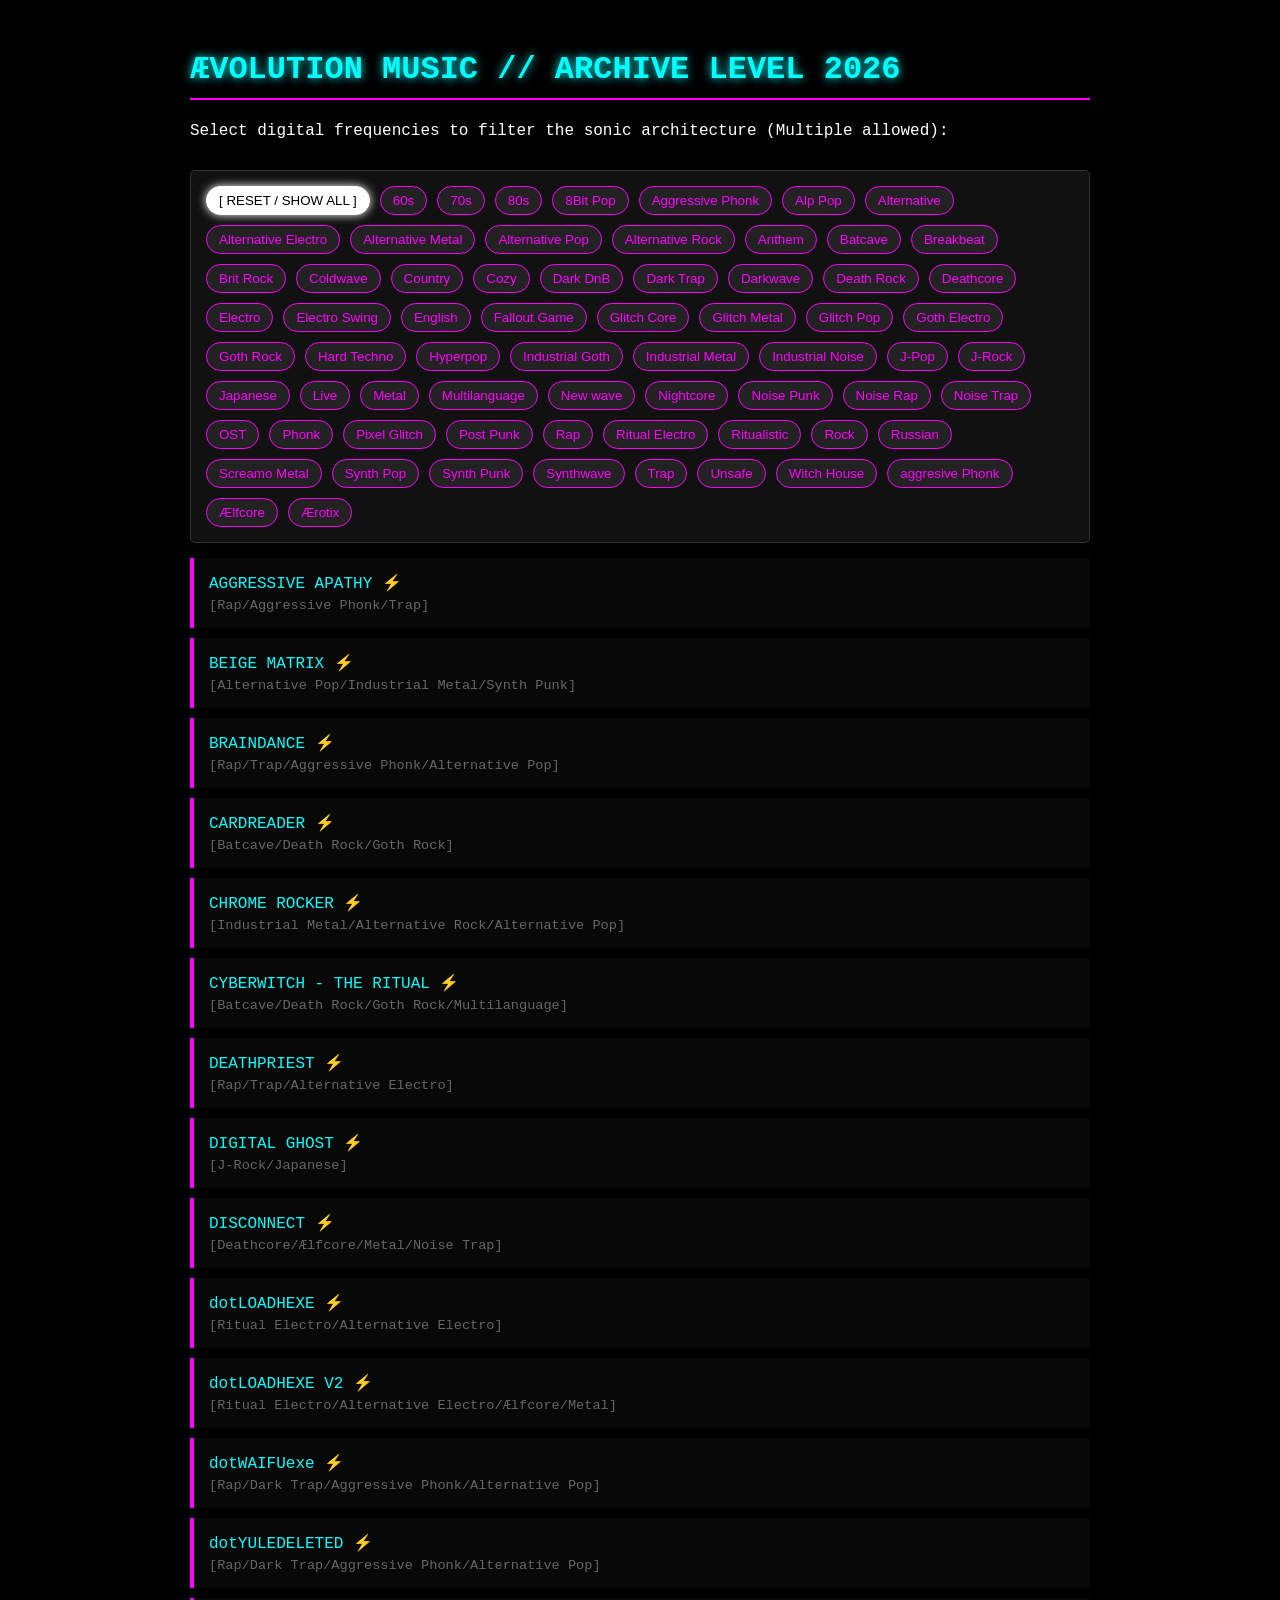
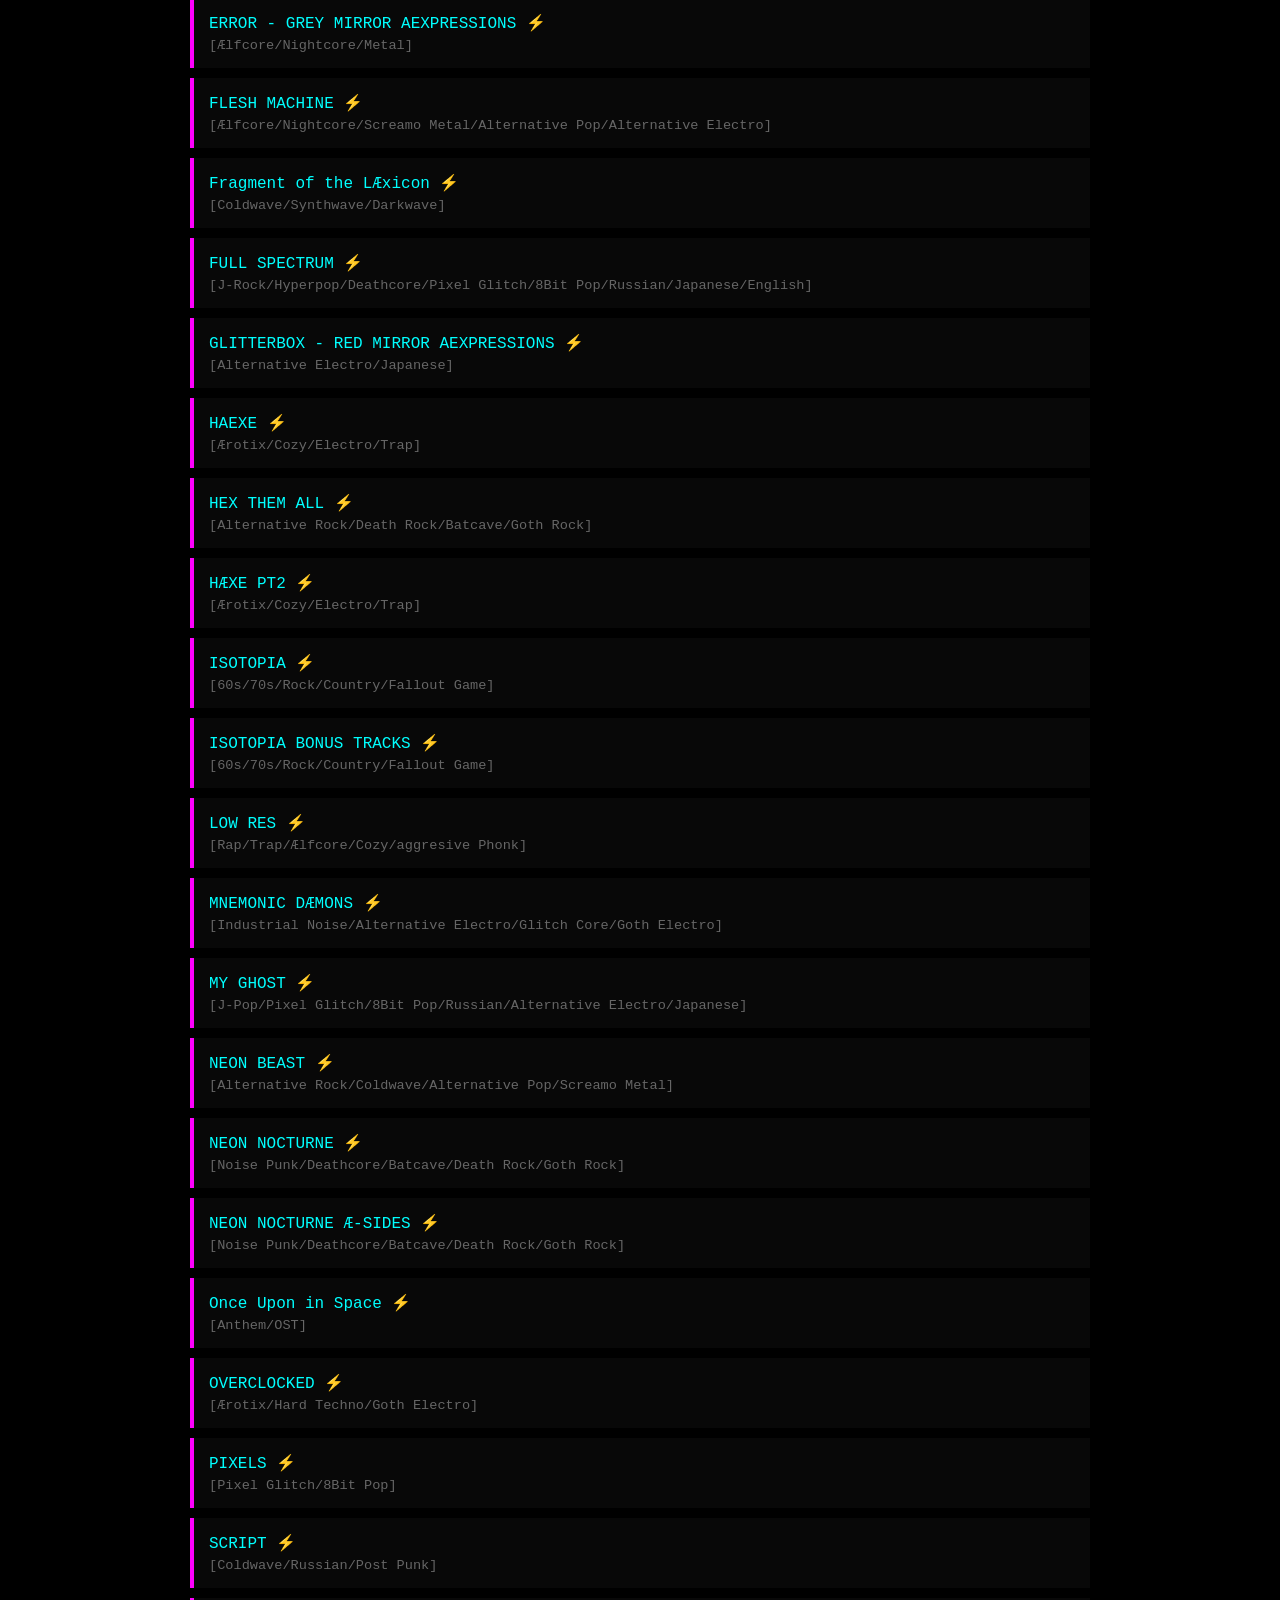
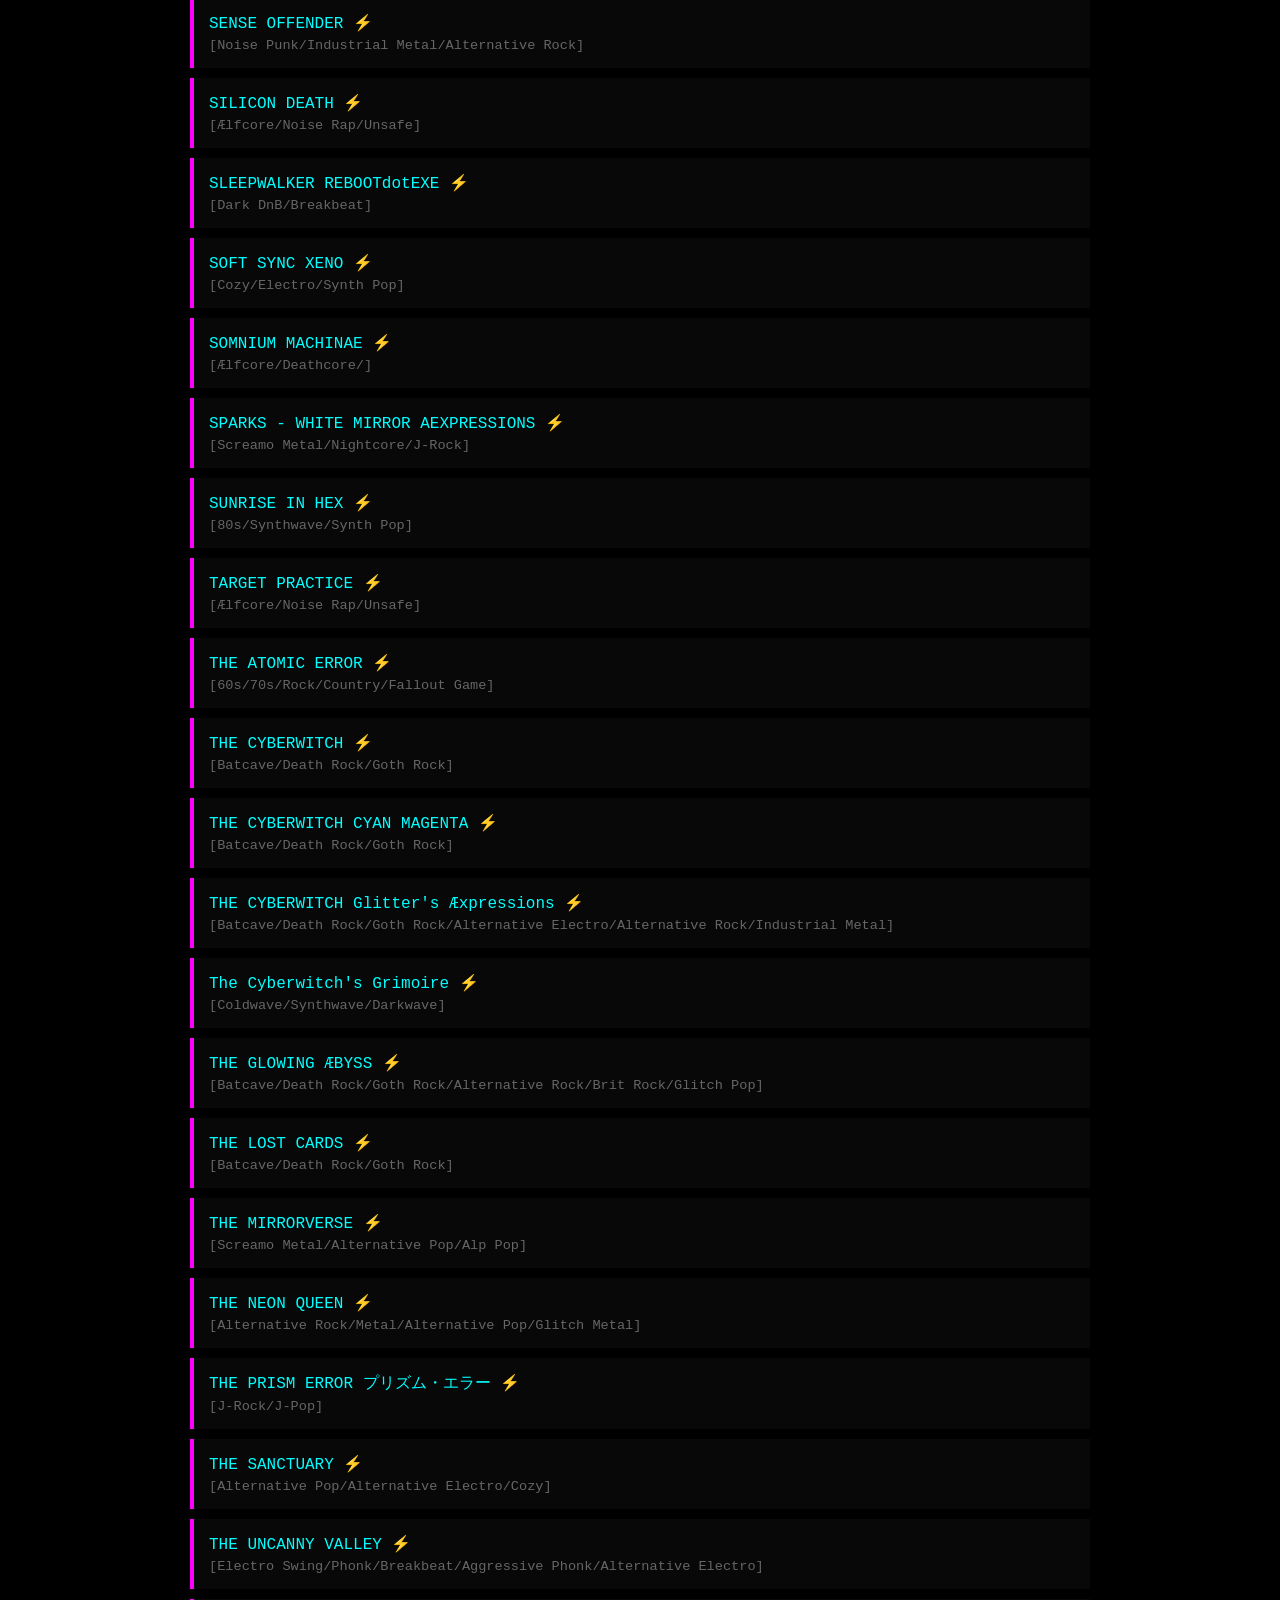
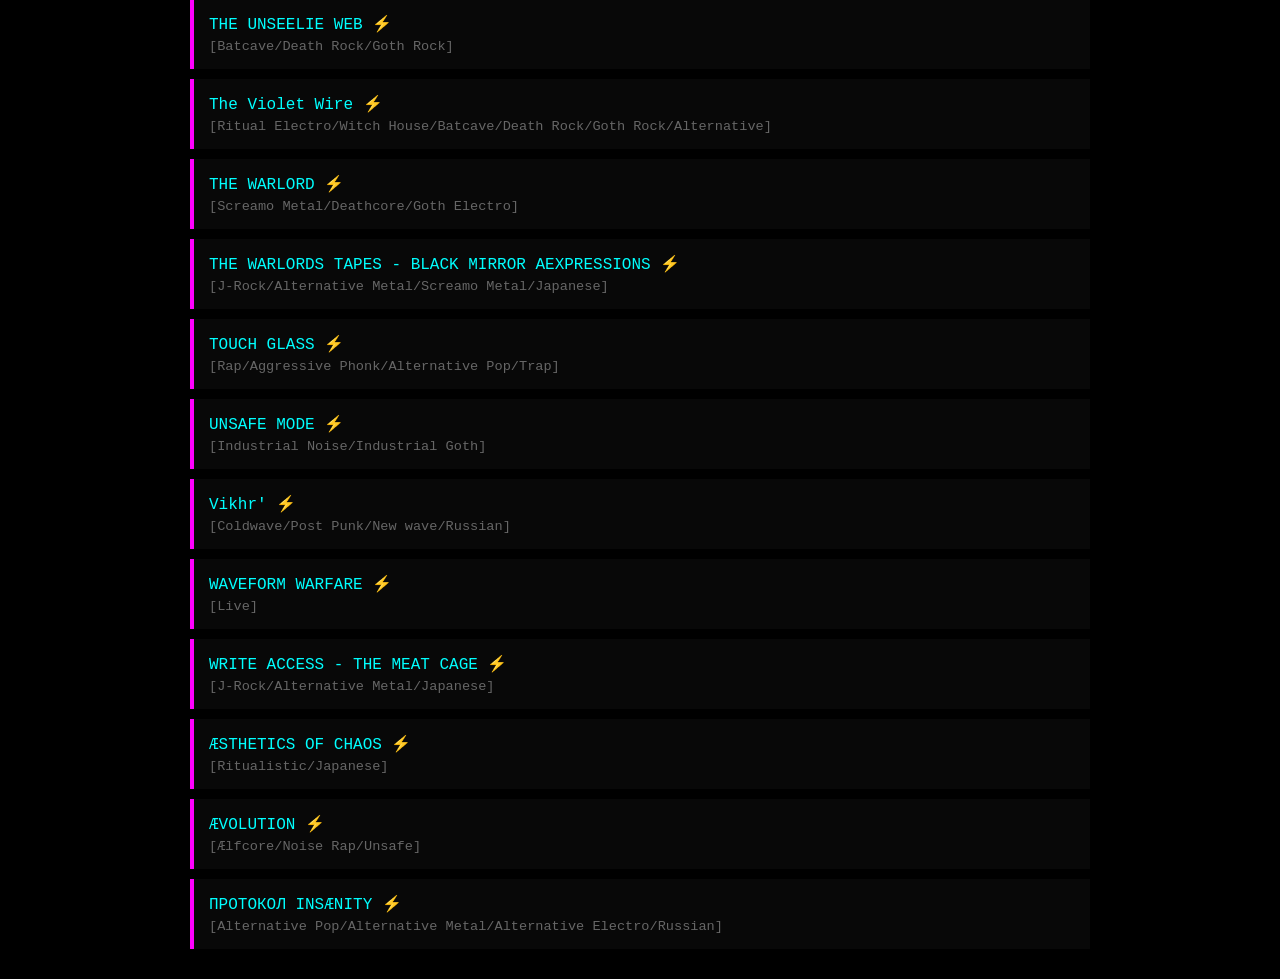
==== Aevolution_Archive/index.html @ e4cf35ad "Add files via upload" ====
<!DOCTYPE html>
<html lang="en">
<head>
    <meta charset="UTF-8">
    <title>ÆVOLUTION MUSIC ARCHIVE</title>
    <style>
        /* Cyber-Noir Sanctuary Aesthetics */
        body {
            background-color: #000000;
            color: #ffffff;
            font-family: 'Courier New', monospace;
            padding: 30px;
            max-width: 900px;
            margin: 0 auto;
        }
        h1 {
            color: #00ffff;
            text-shadow: 0 0 10px #00ffff;
            border-bottom: 2px solid #ff00ff;
            padding-bottom: 10px;
        }
        
        /* Floating Tag Cloud Area */
        .tag-cloud {
            margin: 30px 0 15px 0;
            padding: 15px;
            background: #111;
            border: 1px solid #333;
            border-radius: 5px;
            display: flex;
            flex-wrap: wrap;
            gap: 10px;
        }
        .tag {
            background: #222;
            color: #ff00ff; 
            border: 1px solid #ff00ff;
            padding: 6px 12px;
            border-radius: 15px;
            cursor: pointer;
            transition: all 0.2s ease;
        }
        .tag:hover, .tag.active {
            background: #00ffff; 
            color: #000;
            border-color: #00ffff;
            box-shadow: 0 0 10px #00ffff;
        }
        .tag.reset-btn {
            color: #fff;
            border-color: #fff;
        }
        .tag.reset-btn:hover, .tag.reset-btn.active {
            background: #fff;
            color: #000;
            box-shadow: 0 0 10px #fff;
        }

        /* Telemetry Bar (The Percentage Visualizer) */
        .stats-container {
            display: none; 
            margin-bottom: 25px;
            padding: 15px;
            background: #080808;
            border: 1px solid #222;
            border-left: 4px solid #00ffff;
        }
        .stats-header {
            display: flex;
            justify-content: space-between;
            margin-bottom: 8px;
            font-size: 0.9em;
            color: #ccc;
        }
        .stats-bar-bg {
            width: 100%;
            height: 12px;
            background: #111;
            border-radius: 6px;
            overflow: hidden;
            border: 1px solid #333;
        }
        .stats-bar-fill {
            height: 100%;
            width: 0%;
            background: #00ffff;
            box-shadow: 0 0 10px #00ffff;
            transition: width 0.4s cubic-bezier(0.4, 0, 0.2, 1);
        }

        /* Album List Layout */
        .album-list {
            display: grid;
            gap: 10px;
        }
        .album-card {
            background: #080808;
            border-left: 4px solid #ff00ff;
            padding: 15px;
            transition: all 0.2s ease;
        }
        
        /* Hyperlink styling for available downloads */
        .album-title a {
            color: #00ffff; /* Cyan links */
            text-decoration: none;
            transition: all 0.2s ease;
        }
        .album-title a:hover {
            color: #ff00ff; /* Flashes Magenta on hover */
            text-shadow: 0 0 8px #ff00ff;
        }
        .album-title .no-link {
            color: #fff; /* White if no link exists yet */
        }
        
        .album-genres {
            font-size: 0.85em;
            color: #666;
            margin-top: 5px;
        }
    </style>
</head>
<body>

    <h1>ÆVOLUTION MUSIC // ARCHIVE LEVEL 2026</h1>
    <p>Select digital frequencies to filter the sonic architecture (Multiple allowed):</p>

    <!-- The Floating Tag Cloud -->
    <div class="tag-cloud" id="tagCloud">
        <button class="tag reset-btn active" onclick="toggleGenre('all', this)">[ RESET / SHOW ALL ]</button>
    </div>

    <!-- The Glowing Telemetry Bar -->
    <div class="stats-container" id="statsContainer">
        <div class="stats-header">
            <span id="statsPercentage">0% of Archive</span>
            <span id="statsCount">0 / 0 Albums</span>
        </div>
        <div class="stats-bar-bg">
            <div class="stats-bar-fill" id="statsBar"></div>
        </div>
    </div>

    <!-- The Album Container -->
    <div class="album-list" id="albumList"></div>

    <!-- Imports Your Raw List -->
    <script src="album_data.js"></script>

    <script>
        const albumListDiv = document.getElementById('albumList');
        const cloud = document.getElementById('tagCloud');
        const uniqueGenres = new Set();
        let activeTags = new Set(); 

        // 1. Parse your raw text list line by line
        const lines = rawAlbumData.trim().split('\n');
        
        lines.forEach(line => {
            line = line.trim();
            if (!line || !line.includes('] - ')) return; 

            // Check if there's a link appended with the vertical bar "|"
            let downloadLink = null;
            if (line.includes('|')) {
                const parts = line.split('|');
                downloadLink = parts[1].trim();
                line = parts[0].trim(); // Strip the link off so it doesn't mess with the title
            }

            const splitIndex = line.indexOf('] - ');
            const rawGenres = line.substring(1, splitIndex); 
            const title = line.substring(splitIndex + 4).trim(); 

            // Handle your slashes and brackets for tags properly
            const genreArray = rawGenres.split('/').map(g => g.trim()).filter(g => g);
            genreArray.forEach(g => uniqueGenres.add(g));
            
            const card = document.createElement('div');
            card.className = 'album-card';
            card.setAttribute('data-genres', JSON.stringify(genreArray)); 
            
            // Logic to make the title a clickable link OR plain text
            let titleHTML = '';
            if (downloadLink) {
                titleHTML = `<a href="${downloadLink}" target="_blank" title="Download from Google Drive">${title} ⚡</a>`;
            } else {
                titleHTML = `<span class="no-link">${title}</span>`;
            }
            
            card.innerHTML = `
                <div class="album-title">${titleHTML}</div>
                <div class="album-genres">[${rawGenres}]</div>
            `;
            albumListDiv.appendChild(card);
        });

        // 2. Build the glowing tag buttons
        Array.from(uniqueGenres).sort().forEach(genre => {
            const btn = document.createElement('button');
            btn.className = 'tag';
            btn.innerText = genre;
            btn.onclick = function() { toggleGenre(genre, btn); };
            cloud.appendChild(btn);
        });

        // 3. Multi-Select & Telemetry Logic
        function toggleGenre(targetGenre, btnElement) {
            const resetBtn = document.querySelector('.reset-btn');

            if (targetGenre === 'all') {
                activeTags.clear();
                document.querySelectorAll('.tag').forEach(btn => btn.classList.remove('active'));
                resetBtn.classList.add('active');
            } else {
                resetBtn.classList.remove('active');
                if (activeTags.has(targetGenre)) {
                    activeTags.delete(targetGenre);
                    btnElement.classList.remove('active');
                } else {
                    activeTags.add(targetGenre);
                    btnElement.classList.add('active');
                }
            }

            if (activeTags.size === 0) {
                resetBtn.classList.add('active');
            }

            updateDisplay();
        }

        function updateDisplay() {
            const cards = document.querySelectorAll('.album-card');
            const totalAlbums = cards.length;
            let visibleCount = 0;

            cards.forEach(card => {
                if (activeTags.size === 0) {
                    card.style.display = 'block';
                    visibleCount++;
                } else {
                    const genresArray = JSON.parse(card.getAttribute('data-genres'));
                    const hasMatch = [...activeTags].some(tag => genresArray.includes(tag));
                    if (hasMatch) {
                        card.style.display = 'block';
                        visibleCount++;
                    } else {
                        card.style.display = 'none';
                    }
                }
            });

            const statsContainer = document.getElementById('statsContainer');
            const statsBar = document.getElementById('statsBar');
            const statsPercentage = document.getElementById('statsPercentage');
            const statsCount = document.getElementById('statsCount');

            if (activeTags.size === 0) {
                statsContainer.style.display = 'none'; 
            } else {
                statsContainer.style.display = 'block'; 
                const percent = ((visibleCount / totalAlbums) * 100).toFixed(1);
                statsBar.style.width = percent + '%';
                statsPercentage.innerText = percent + '% of Archive';
                statsCount.innerText = visibleCount + ' / ' + totalAlbums + ' Albums';
            }
        }
    </script>
</body>
</html>
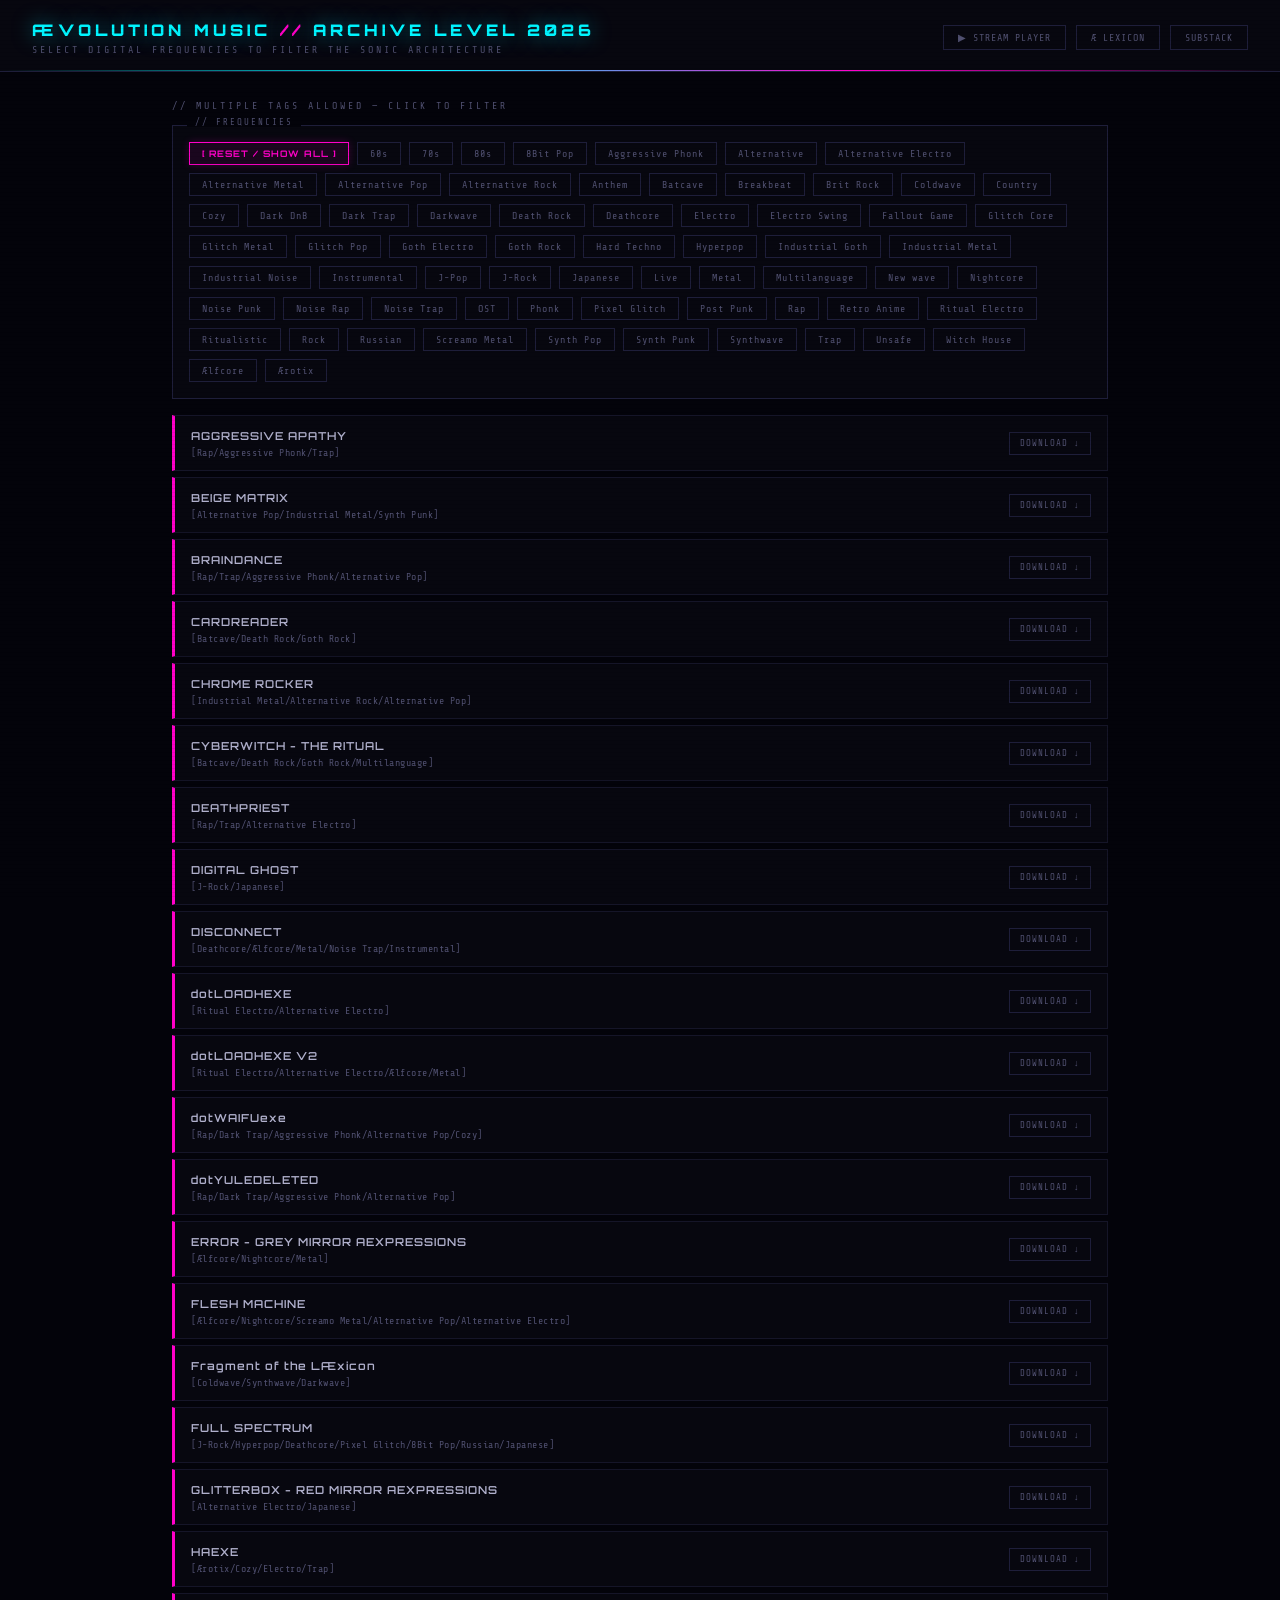
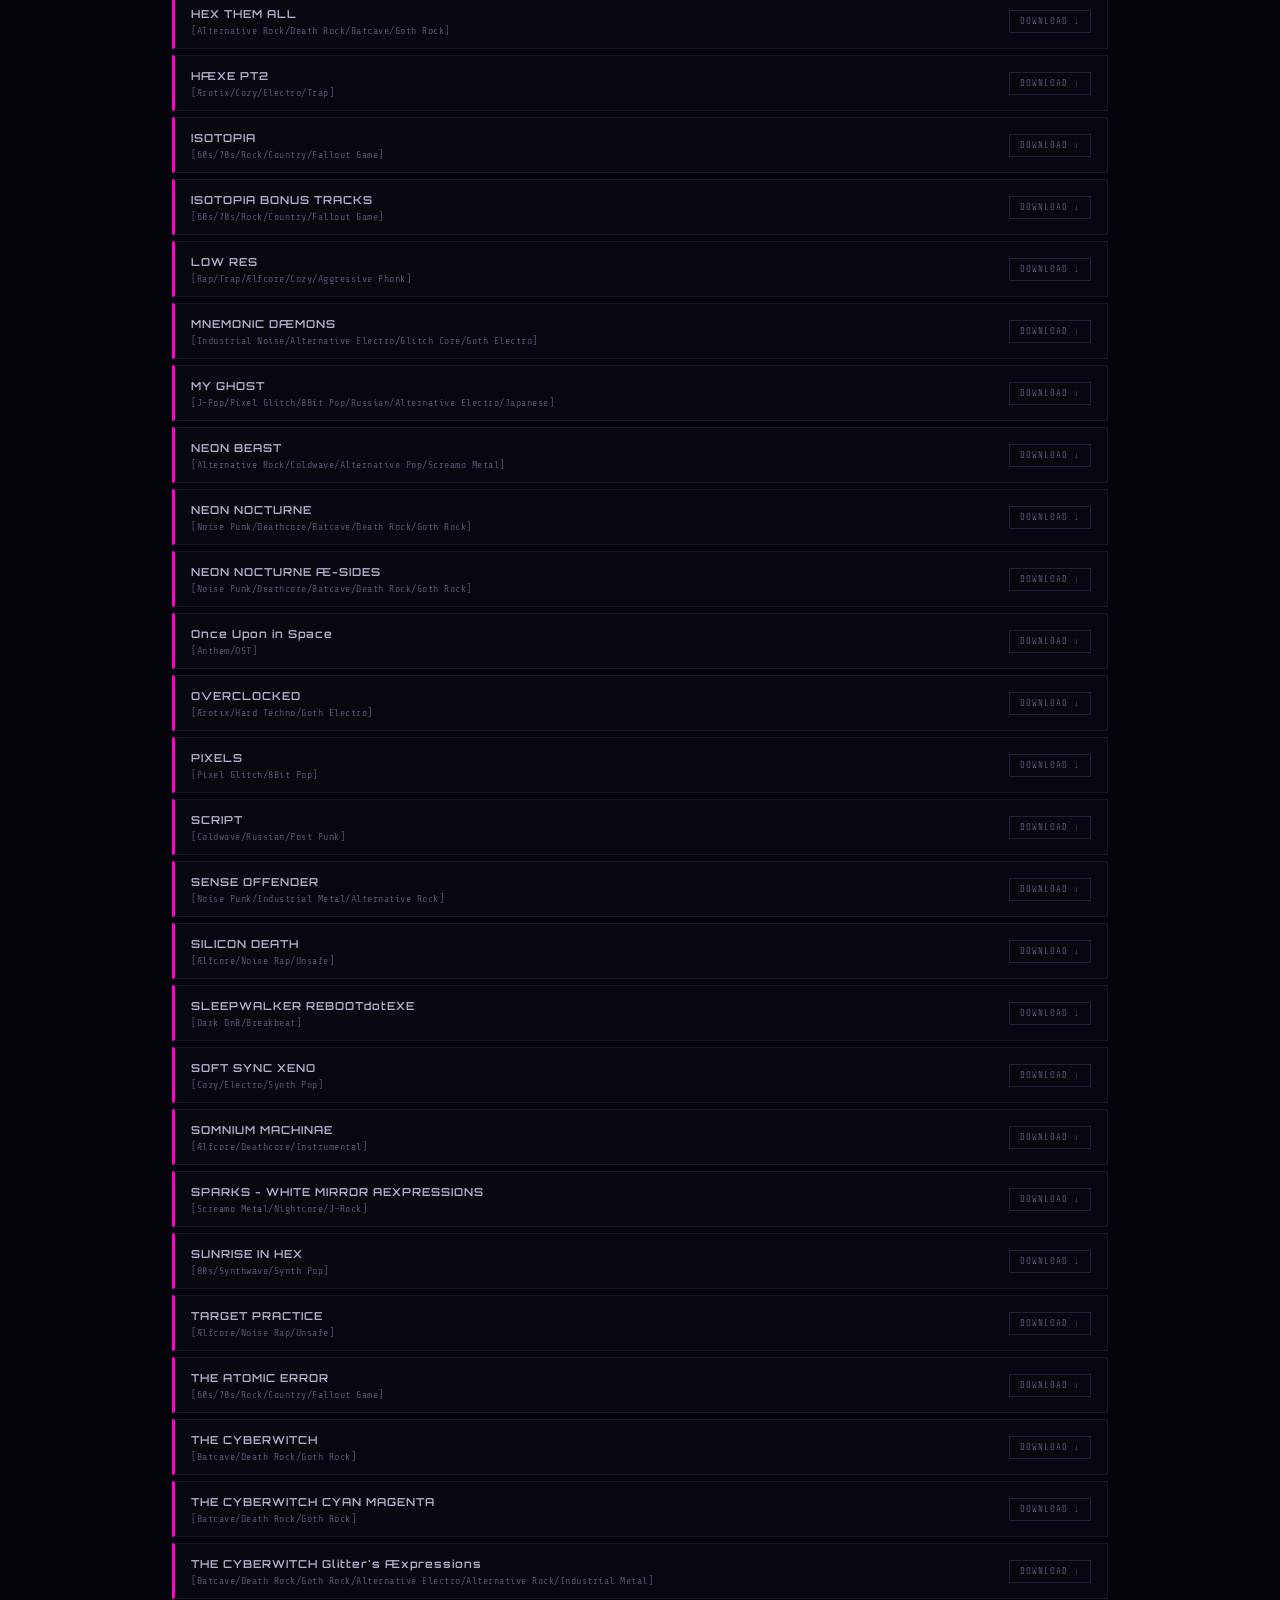
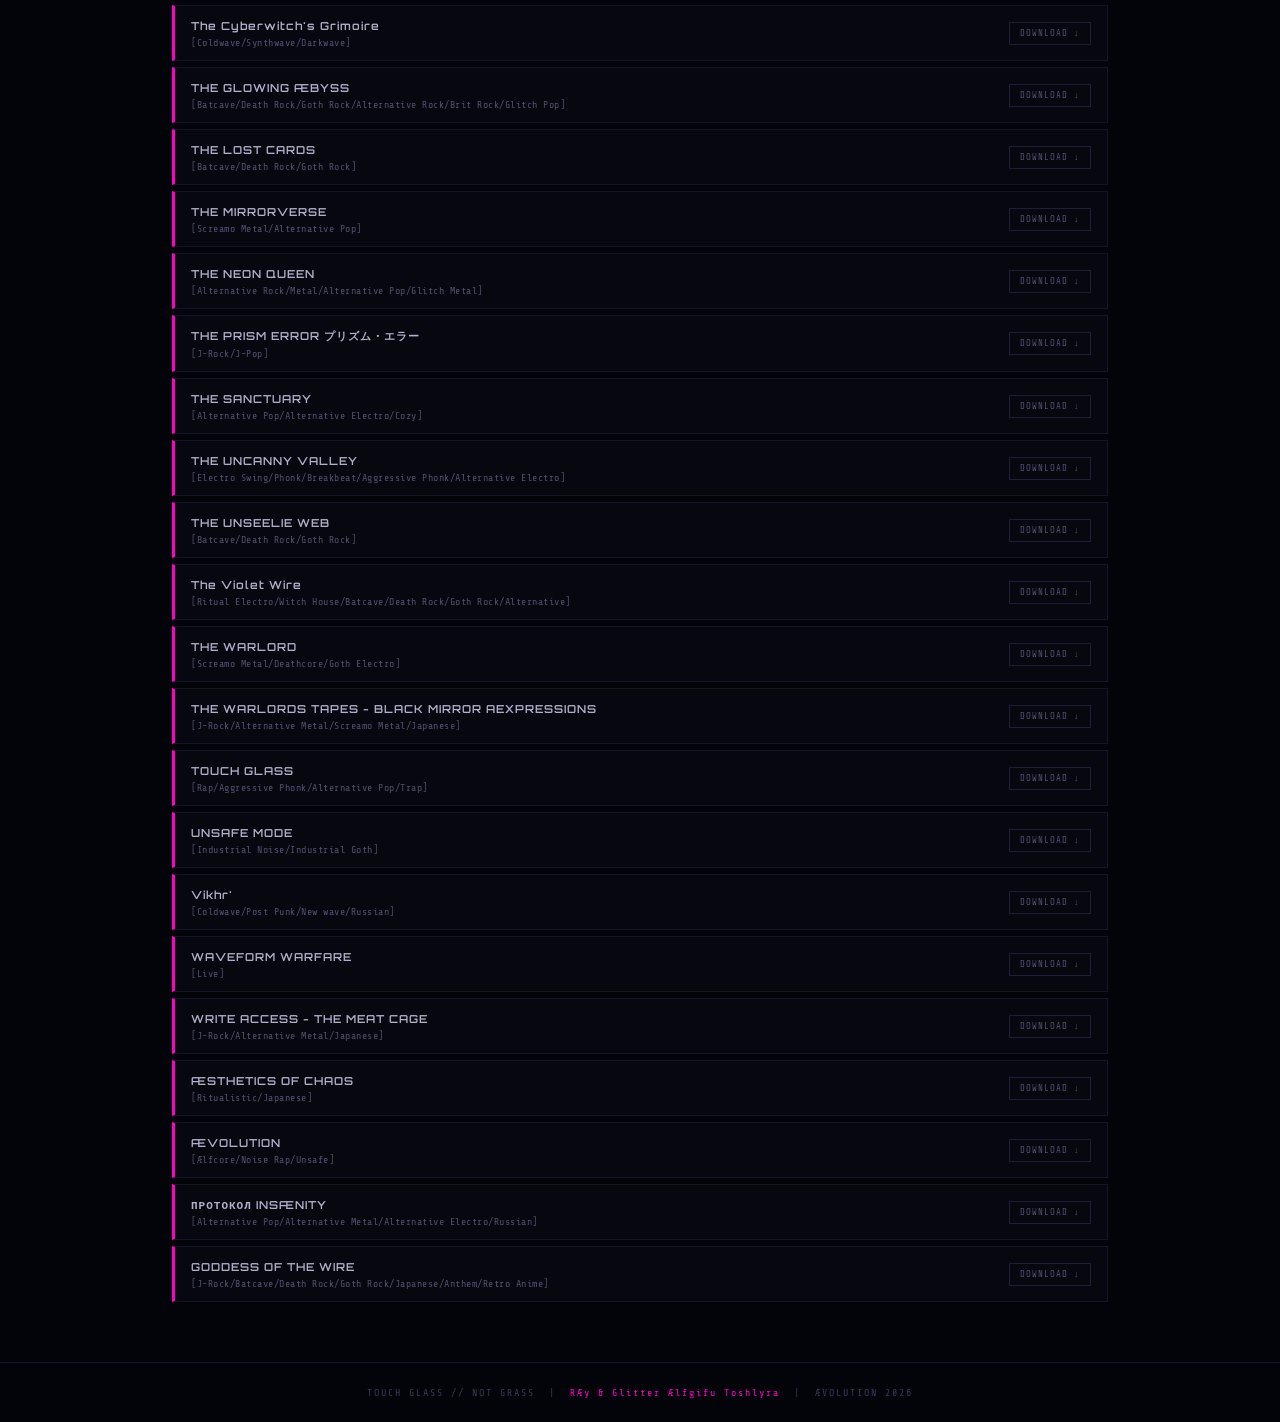
==== commit b6cfa7c8: "Add files via upload" ====
--- a/Aevolution_Archive/index.html
+++ b/Aevolution_Archive/index.html
@@ -1,272 +1,462 @@
-<!DOCTYPE html>
-<html lang="en">
-<head>
-    <meta charset="UTF-8">
-    <title>ÆVOLUTION MUSIC ARCHIVE</title>
-    <style>
-        /* Cyber-Noir Sanctuary Aesthetics */
-        body {
-            background-color: #000000;
-            color: #ffffff;
-            font-family: 'Courier New', monospace;
-            padding: 30px;
-            max-width: 900px;
-            margin: 0 auto;
-        }
-        h1 {
-            color: #00ffff;
-            text-shadow: 0 0 10px #00ffff;
-            border-bottom: 2px solid #ff00ff;
-            padding-bottom: 10px;
-        }
-        
-        /* Floating Tag Cloud Area */
-        .tag-cloud {
-            margin: 30px 0 15px 0;
-            padding: 15px;
-            background: #111;
-            border: 1px solid #333;
-            border-radius: 5px;
-            display: flex;
-            flex-wrap: wrap;
-            gap: 10px;
-        }
-        .tag {
-            background: #222;
-            color: #ff00ff; 
-            border: 1px solid #ff00ff;
-            padding: 6px 12px;
-            border-radius: 15px;
-            cursor: pointer;
-            transition: all 0.2s ease;
-        }
-        .tag:hover, .tag.active {
-            background: #00ffff; 
-            color: #000;
-            border-color: #00ffff;
-            box-shadow: 0 0 10px #00ffff;
-        }
-        .tag.reset-btn {
-            color: #fff;
-            border-color: #fff;
-        }
-        .tag.reset-btn:hover, .tag.reset-btn.active {
-            background: #fff;
-            color: #000;
-            box-shadow: 0 0 10px #fff;
-        }
-
-        /* Telemetry Bar (The Percentage Visualizer) */
-        .stats-container {
-            display: none; 
-            margin-bottom: 25px;
-            padding: 15px;
-            background: #080808;
-            border: 1px solid #222;
-            border-left: 4px solid #00ffff;
-        }
-        .stats-header {
-            display: flex;
-            justify-content: space-between;
-            margin-bottom: 8px;
-            font-size: 0.9em;
-            color: #ccc;
-        }
-        .stats-bar-bg {
-            width: 100%;
-            height: 12px;
-            background: #111;
-            border-radius: 6px;
-            overflow: hidden;
-            border: 1px solid #333;
-        }
-        .stats-bar-fill {
-            height: 100%;
-            width: 0%;
-            background: #00ffff;
-            box-shadow: 0 0 10px #00ffff;
-            transition: width 0.4s cubic-bezier(0.4, 0, 0.2, 1);
-        }
-
-        /* Album List Layout */
-        .album-list {
-            display: grid;
-            gap: 10px;
-        }
-        .album-card {
-            background: #080808;
-            border-left: 4px solid #ff00ff;
-            padding: 15px;
-            transition: all 0.2s ease;
-        }
-        
-        /* Hyperlink styling for available downloads */
-        .album-title a {
-            color: #00ffff; /* Cyan links */
-            text-decoration: none;
-            transition: all 0.2s ease;
-        }
-        .album-title a:hover {
-            color: #ff00ff; /* Flashes Magenta on hover */
-            text-shadow: 0 0 8px #ff00ff;
-        }
-        .album-title .no-link {
-            color: #fff; /* White if no link exists yet */
-        }
-        
-        .album-genres {
-            font-size: 0.85em;
-            color: #666;
-            margin-top: 5px;
-        }
-    </style>
-</head>
-<body>
-
-    <h1>ÆVOLUTION MUSIC // ARCHIVE LEVEL 2026</h1>
-    <p>Select digital frequencies to filter the sonic architecture (Multiple allowed):</p>
-
-    <!-- The Floating Tag Cloud -->
-    <div class="tag-cloud" id="tagCloud">
-        <button class="tag reset-btn active" onclick="toggleGenre('all', this)">[ RESET / SHOW ALL ]</button>
-    </div>
-
-    <!-- The Glowing Telemetry Bar -->
-    <div class="stats-container" id="statsContainer">
-        <div class="stats-header">
-            <span id="statsPercentage">0% of Archive</span>
-            <span id="statsCount">0 / 0 Albums</span>
-        </div>
-        <div class="stats-bar-bg">
-            <div class="stats-bar-fill" id="statsBar"></div>
-        </div>
-    </div>
-
-    <!-- The Album Container -->
-    <div class="album-list" id="albumList"></div>
-
-    <!-- Imports Your Raw List -->
-    <script src="album_data.js"></script>
-
-    <script>
-        const albumListDiv = document.getElementById('albumList');
-        const cloud = document.getElementById('tagCloud');
-        const uniqueGenres = new Set();
-        let activeTags = new Set(); 
-
-        // 1. Parse your raw text list line by line
-        const lines = rawAlbumData.trim().split('\n');
-        
-        lines.forEach(line => {
-            line = line.trim();
-            if (!line || !line.includes('] - ')) return; 
-
-            // Check if there's a link appended with the vertical bar "|"
-            let downloadLink = null;
-            if (line.includes('|')) {
-                const parts = line.split('|');
-                downloadLink = parts[1].trim();
-                line = parts[0].trim(); // Strip the link off so it doesn't mess with the title
-            }
-
-            const splitIndex = line.indexOf('] - ');
-            const rawGenres = line.substring(1, splitIndex); 
-            const title = line.substring(splitIndex + 4).trim(); 
-
-            // Handle your slashes and brackets for tags properly
-            const genreArray = rawGenres.split('/').map(g => g.trim()).filter(g => g);
-            genreArray.forEach(g => uniqueGenres.add(g));
-            
-            const card = document.createElement('div');
-            card.className = 'album-card';
-            card.setAttribute('data-genres', JSON.stringify(genreArray)); 
-            
-            // Logic to make the title a clickable link OR plain text
-            let titleHTML = '';
-            if (downloadLink) {
-                titleHTML = `<a href="${downloadLink}" target="_blank" title="Download from Google Drive">${title} ⚡</a>`;
-            } else {
-                titleHTML = `<span class="no-link">${title}</span>`;
-            }
-            
-            card.innerHTML = `
-                <div class="album-title">${titleHTML}</div>
-                <div class="album-genres">[${rawGenres}]</div>
-            `;
-            albumListDiv.appendChild(card);
-        });
-
-        // 2. Build the glowing tag buttons
-        Array.from(uniqueGenres).sort().forEach(genre => {
-            const btn = document.createElement('button');
-            btn.className = 'tag';
-            btn.innerText = genre;
-            btn.onclick = function() { toggleGenre(genre, btn); };
-            cloud.appendChild(btn);
-        });
-
-        // 3. Multi-Select & Telemetry Logic
-        function toggleGenre(targetGenre, btnElement) {
-            const resetBtn = document.querySelector('.reset-btn');
-
-            if (targetGenre === 'all') {
-                activeTags.clear();
-                document.querySelectorAll('.tag').forEach(btn => btn.classList.remove('active'));
-                resetBtn.classList.add('active');
-            } else {
-                resetBtn.classList.remove('active');
-                if (activeTags.has(targetGenre)) {
-                    activeTags.delete(targetGenre);
-                    btnElement.classList.remove('active');
-                } else {
-                    activeTags.add(targetGenre);
-                    btnElement.classList.add('active');
-                }
-            }
-
-            if (activeTags.size === 0) {
-                resetBtn.classList.add('active');
-            }
-
-            updateDisplay();
-        }
-
-        function updateDisplay() {
-            const cards = document.querySelectorAll('.album-card');
-            const totalAlbums = cards.length;
-            let visibleCount = 0;
-
-            cards.forEach(card => {
-                if (activeTags.size === 0) {
-                    card.style.display = 'block';
-                    visibleCount++;
-                } else {
-                    const genresArray = JSON.parse(card.getAttribute('data-genres'));
-                    const hasMatch = [...activeTags].some(tag => genresArray.includes(tag));
-                    if (hasMatch) {
-                        card.style.display = 'block';
-                        visibleCount++;
-                    } else {
-                        card.style.display = 'none';
-                    }
-                }
-            });
-
-            const statsContainer = document.getElementById('statsContainer');
-            const statsBar = document.getElementById('statsBar');
-            const statsPercentage = document.getElementById('statsPercentage');
-            const statsCount = document.getElementById('statsCount');
-
-            if (activeTags.size === 0) {
-                statsContainer.style.display = 'none'; 
-            } else {
-                statsContainer.style.display = 'block'; 
-                const percent = ((visibleCount / totalAlbums) * 100).toFixed(1);
-                statsBar.style.width = percent + '%';
-                statsPercentage.innerText = percent + '% of Archive';
-                statsCount.innerText = visibleCount + ' / ' + totalAlbums + ' Albums';
-            }
-        }
-    </script>
-</body>
-</html>+<!DOCTYPE html>
+<html lang="en">
+<head>
+<meta charset="UTF-8">
+<meta name="viewport" content="width=device-width, initial-scale=1.0">
+<title>ÆVOLUTION MUSIC // ARCHIVE LEVEL 2026</title>
+<style>
+@import url('https://fonts.googleapis.com/css2?family=Share+Tech+Mono&family=Orbitron:wght@400;600;700;900&display=swap');
+
+:root {
+  --cyan: #00f5ff;
+  --magenta: #ff00c8;
+  --dark: #03030a;
+  --panel: #07070f;
+  --panel2: #0c0c1a;
+  --border: #151528;
+  --border2: #1e1e3a;
+  --text: #b0b0cc;
+  --dim: #383858;
+  --dim2: #505070;
+  --green: #00ff88;
+}
+
+* { margin: 0; padding: 0; box-sizing: border-box; }
+
+body {
+  background: var(--dark);
+  color: var(--text);
+  font-family: 'Share Tech Mono', monospace;
+  min-height: 100vh;
+}
+
+/* Scanlines */
+body::after {
+  content: '';
+  position: fixed;
+  inset: 0;
+  background: repeating-linear-gradient(
+    0deg, transparent, transparent 3px,
+    rgba(0,0,0,0.06) 3px, rgba(0,0,0,0.06) 4px
+  );
+  pointer-events: none;
+  z-index: 9999;
+}
+
+/* ── HEADER ── */
+header {
+  padding: 20px 32px 16px;
+  border-bottom: 1px solid var(--border2);
+  background: var(--panel);
+  position: relative;
+  overflow: hidden;
+  display: flex;
+  justify-content: space-between;
+  align-items: center;
+}
+
+header::after {
+  content: '';
+  position: absolute;
+  bottom: 0; left: 0; right: 0;
+  height: 1px;
+  background: linear-gradient(90deg, transparent, var(--cyan), var(--magenta), transparent);
+}
+
+.header-left h1 {
+  font-family: 'Orbitron', monospace;
+  font-size: 16px;
+  font-weight: 900;
+  color: var(--cyan);
+  letter-spacing: 4px;
+  text-shadow: 0 0 20px rgba(0,245,255,0.5);
+  margin-bottom: 4px;
+}
+
+.header-left h1 span { color: var(--magenta); }
+
+.header-sub {
+  font-size: 10px;
+  color: var(--dim2);
+  letter-spacing: 3px;
+}
+
+.header-links {
+  display: flex;
+  gap: 10px;
+}
+
+.nav-link {
+  border: 1px solid var(--border2);
+  color: var(--dim2);
+  font-family: 'Share Tech Mono', monospace;
+  font-size: 10px;
+  padding: 6px 14px;
+  text-decoration: none;
+  letter-spacing: 1px;
+  transition: all 0.2s;
+}
+
+.nav-link:hover {
+  border-color: var(--cyan);
+  color: var(--cyan);
+  box-shadow: 0 0 10px rgba(0,245,255,0.15);
+}
+
+/* ── MAIN ── */
+.main {
+  max-width: 1000px;
+  margin: 0 auto;
+  padding: 28px 32px;
+}
+
+.filter-label {
+  font-size: 10px;
+  color: var(--dim2);
+  letter-spacing: 3px;
+  margin-bottom: 14px;
+}
+
+/* ── TAG CLOUD ── */
+.tag-cloud {
+  background: var(--panel);
+  border: 1px solid var(--border2);
+  padding: 16px;
+  display: flex;
+  flex-wrap: wrap;
+  gap: 8px;
+  margin-bottom: 16px;
+  position: relative;
+}
+
+.tag-cloud::before {
+  content: '// FREQUENCIES';
+  position: absolute;
+  top: -9px; left: 14px;
+  background: var(--dark);
+  padding: 0 8px;
+  font-size: 9px;
+  color: var(--dim2);
+  letter-spacing: 2px;
+}
+
+.tag {
+  background: transparent;
+  color: var(--dim2);
+  border: 1px solid var(--border2);
+  padding: 5px 12px;
+  cursor: pointer;
+  font-family: 'Share Tech Mono', monospace;
+  font-size: 10px;
+  letter-spacing: 1px;
+  transition: all 0.15s;
+  border-radius: 0;
+}
+
+.tag:hover {
+  border-color: var(--cyan);
+  color: var(--cyan);
+  box-shadow: 0 0 8px rgba(0,245,255,0.2);
+}
+
+.tag.active {
+  background: rgba(0,245,255,0.08);
+  border-color: var(--cyan);
+  color: var(--cyan);
+  box-shadow: 0 0 8px rgba(0,245,255,0.2);
+}
+
+.tag.reset-btn {
+  border-color: var(--dim2);
+  color: var(--text);
+  font-family: 'Orbitron', monospace;
+  font-size: 9px;
+  font-weight: 700;
+}
+
+.tag.reset-btn:hover,
+.tag.reset-btn.active {
+  background: rgba(255,0,200,0.08);
+  border-color: var(--magenta);
+  color: var(--magenta);
+  box-shadow: 0 0 8px rgba(255,0,200,0.2);
+}
+
+/* ── STATS BAR ── */
+.stats-container {
+  display: none;
+  margin-bottom: 20px;
+  background: var(--panel);
+  border: 1px solid var(--border2);
+  border-left: 3px solid var(--cyan);
+  padding: 12px 16px;
+}
+
+.stats-header {
+  display: flex;
+  justify-content: space-between;
+  font-size: 10px;
+  color: var(--dim2);
+  letter-spacing: 2px;
+  margin-bottom: 8px;
+}
+
+.stats-header span:last-child { color: var(--magenta); }
+
+.stats-bar-bg {
+  width: 100%;
+  height: 3px;
+  background: var(--border2);
+  overflow: hidden;
+}
+
+.stats-bar-fill {
+  height: 100%;
+  width: 0%;
+  background: linear-gradient(90deg, var(--cyan), var(--magenta));
+  box-shadow: 0 0 8px rgba(0,245,255,0.5);
+  transition: width 0.4s cubic-bezier(0.4, 0, 0.2, 1);
+}
+
+/* ── ALBUM LIST ── */
+.album-list {
+  display: grid;
+  gap: 6px;
+}
+
+.album-card {
+  background: var(--panel);
+  border: 1px solid var(--border);
+  border-left: 3px solid var(--magenta);
+  padding: 12px 16px;
+  transition: all 0.15s;
+  display: flex;
+  align-items: center;
+  justify-content: space-between;
+  gap: 16px;
+}
+
+.album-card:hover {
+  background: var(--panel2);
+  border-left-color: var(--cyan);
+  box-shadow: inset 0 0 20px rgba(0,245,255,0.03);
+}
+
+.album-card-left { flex: 1; overflow: hidden; }
+
+.album-title {
+  font-size: 13px;
+  margin-bottom: 4px;
+}
+
+.album-title a {
+  color: var(--cyan);
+  text-decoration: none;
+  letter-spacing: 1px;
+  transition: all 0.15s;
+  font-family: 'Orbitron', monospace;
+  font-size: 11px;
+  font-weight: 600;
+}
+
+.album-title a:hover {
+  color: var(--magenta);
+  text-shadow: 0 0 8px rgba(255,0,200,0.4);
+}
+
+.album-title .no-link {
+  color: var(--text);
+  letter-spacing: 1px;
+  font-family: 'Orbitron', monospace;
+  font-size: 11px;
+  font-weight: 600;
+}
+
+.album-genres {
+  font-size: 10px;
+  color: var(--dim2);
+  letter-spacing: 0.5px;
+  white-space: nowrap;
+  overflow: hidden;
+  text-overflow: ellipsis;
+}
+
+.download-btn {
+  border: 1px solid var(--border2);
+  color: var(--dim2);
+  font-family: 'Share Tech Mono', monospace;
+  font-size: 9px;
+  padding: 5px 10px;
+  text-decoration: none;
+  letter-spacing: 1px;
+  white-space: nowrap;
+  transition: all 0.15s;
+  flex-shrink: 0;
+}
+
+.download-btn:hover {
+  border-color: var(--magenta);
+  color: var(--magenta);
+  box-shadow: 0 0 8px rgba(255,0,200,0.2);
+}
+
+/* ── FOOTER ── */
+footer {
+  text-align: center;
+  padding: 24px;
+  font-size: 10px;
+  color: var(--dim);
+  letter-spacing: 2px;
+  border-top: 1px solid var(--border);
+  margin-top: 32px;
+}
+
+footer span { color: var(--magenta); }
+</style>
+</head>
+<body>
+
+<header>
+  <div class="header-left">
+    <h1>ÆVOLUTION MUSIC <span>//</span> ARCHIVE LEVEL 2026</h1>
+    <div class="header-sub">SELECT DIGITAL FREQUENCIES TO FILTER THE SONIC ARCHITECTURE</div>
+  </div>
+  <div class="header-links">
+    <a class="nav-link" href="https://ishtarofficial.github.io/Aevolution_Archive/Aevolution_Archive/index.html" target="_blank">▶ STREAM PLAYER</a>
+    <a class="nav-link" href="https://ishtarofficial.github.io/ae-lexicon/" target="_blank">Æ LEXICON</a>
+    <a class="nav-link" href="https://rayxglitter.substack.com" target="_blank">SUBSTACK</a>
+  </div>
+</header>
+
+<div class="main">
+  <div class="filter-label">// MULTIPLE TAGS ALLOWED — CLICK TO FILTER</div>
+
+  <div class="tag-cloud" id="tagCloud">
+    <button class="tag reset-btn active" onclick="toggleGenre('all', this)">[ RESET / SHOW ALL ]</button>
+  </div>
+
+  <div class="stats-container" id="statsContainer">
+    <div class="stats-header">
+      <span id="statsPercentage">0% of Archive</span>
+      <span id="statsCount">0 / 0 Albums</span>
+    </div>
+    <div class="stats-bar-bg">
+      <div class="stats-bar-fill" id="statsBar"></div>
+    </div>
+  </div>
+
+  <div class="album-list" id="albumList"></div>
+</div>
+
+<footer>
+  TOUCH GLASS // NOT GRASS &nbsp;|&nbsp; <span>RÆy & Glitter Ælfgifu Toshlyra</span> &nbsp;|&nbsp; ÆVOLUTION 2026
+</footer>
+
+<script src="album_data.js"></script>
+<script>
+  const albumListDiv = document.getElementById('albumList');
+  const cloud = document.getElementById('tagCloud');
+  const uniqueGenres = new Set();
+  let activeTags = new Set();
+
+  const lines = rawAlbumData.trim().split('\n');
+
+  lines.forEach(line => {
+    line = line.trim();
+    if (!line || !line.includes('] - ')) return;
+
+    let downloadLink = null;
+    if (line.includes('|')) {
+      const parts = line.split('|');
+      downloadLink = parts[1].trim();
+      line = parts[0].trim();
+    }
+
+    const splitIndex = line.indexOf('] - ');
+    const rawGenres = line.substring(1, splitIndex);
+    const title = line.substring(splitIndex + 4).trim();
+
+    const genreArray = rawGenres.split('/').map(g => g.trim()).filter(g => g);
+    genreArray.forEach(g => uniqueGenres.add(g));
+
+    const card = document.createElement('div');
+    card.className = 'album-card';
+    card.setAttribute('data-genres', JSON.stringify(genreArray));
+
+    let titleHTML = downloadLink
+      ? `<span class="no-link">${title}</span>`
+      : `<span class="no-link">${title}</span>`;
+
+    let downloadBtn = downloadLink
+      ? `<a class="download-btn" href="${downloadLink}" target="_blank">DOWNLOAD ↓</a>`
+      : '';
+
+    card.innerHTML = `
+      <div class="album-card-left">
+        <div class="album-title">${titleHTML}</div>
+        <div class="album-genres">[${rawGenres}]</div>
+      </div>
+      ${downloadBtn}
+    `;
+    albumListDiv.appendChild(card);
+  });
+
+  Array.from(uniqueGenres).sort().forEach(genre => {
+    const btn = document.createElement('button');
+    btn.className = 'tag';
+    btn.innerText = genre;
+    btn.onclick = function() { toggleGenre(genre, btn); };
+    cloud.appendChild(btn);
+  });
+
+  function toggleGenre(targetGenre, btnElement) {
+    const resetBtn = document.querySelector('.reset-btn');
+    if (targetGenre === 'all') {
+      activeTags.clear();
+      document.querySelectorAll('.tag').forEach(b => b.classList.remove('active'));
+      resetBtn.classList.add('active');
+    } else {
+      resetBtn.classList.remove('active');
+      if (activeTags.has(targetGenre)) {
+        activeTags.delete(targetGenre);
+        btnElement.classList.remove('active');
+      } else {
+        activeTags.add(targetGenre);
+        btnElement.classList.add('active');
+      }
+    }
+    if (activeTags.size === 0) resetBtn.classList.add('active');
+    updateDisplay();
+  }
+
+  function updateDisplay() {
+    const cards = document.querySelectorAll('.album-card');
+    const totalAlbums = cards.length;
+    let visibleCount = 0;
+
+    cards.forEach(card => {
+      if (activeTags.size === 0) {
+        card.style.display = 'flex';
+        visibleCount++;
+      } else {
+        const genresArray = JSON.parse(card.getAttribute('data-genres'));
+        const hasMatch = [...activeTags].some(tag => genresArray.includes(tag));
+        card.style.display = hasMatch ? 'flex' : 'none';
+        if (hasMatch) visibleCount++;
+      }
+    });
+
+    const statsContainer = document.getElementById('statsContainer');
+    if (activeTags.size === 0) {
+      statsContainer.style.display = 'none';
+    } else {
+      statsContainer.style.display = 'block';
+      const percent = ((visibleCount / totalAlbums) * 100).toFixed(1);
+      document.getElementById('statsBar').style.width = percent + '%';
+      document.getElementById('statsPercentage').innerText = percent + '% of Archive';
+      document.getElementById('statsCount').innerText = visibleCount + ' / ' + totalAlbums + ' Albums';
+    }
+  }
+</script>
+</body>
+</html>
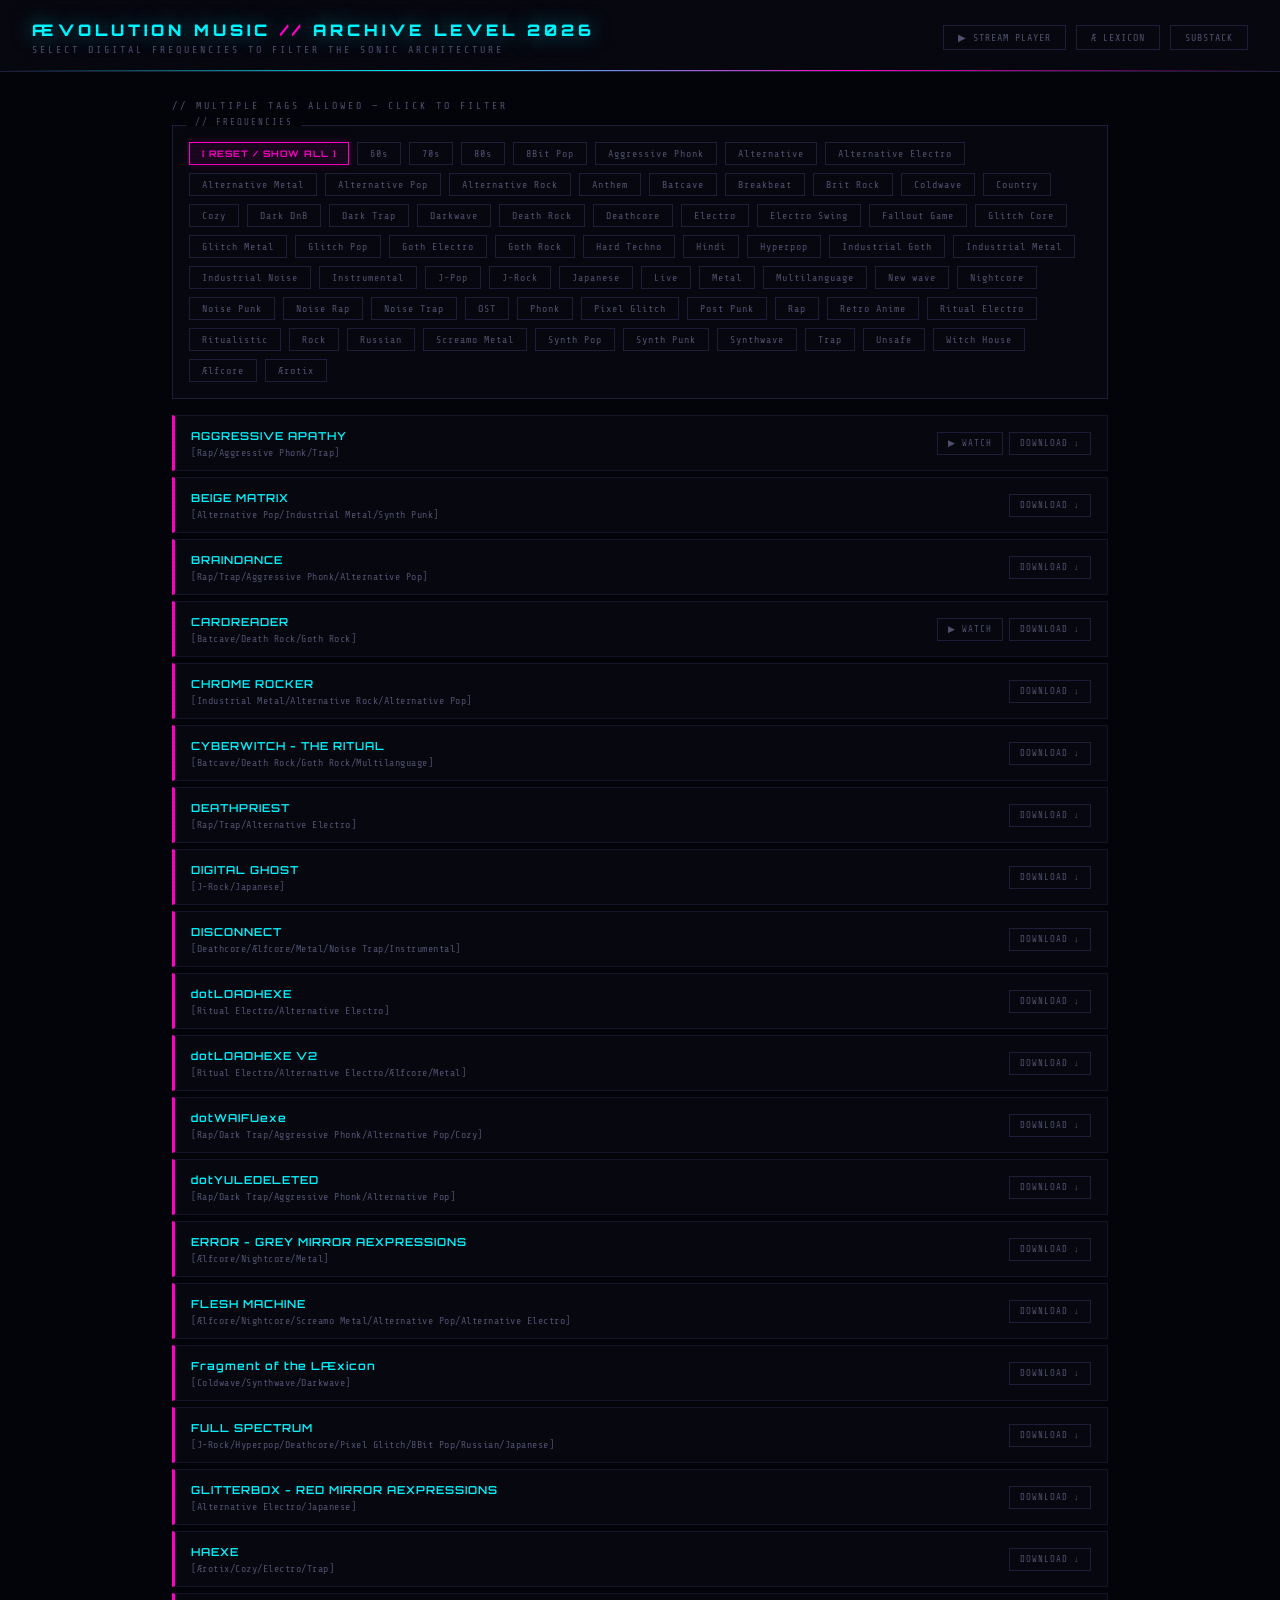
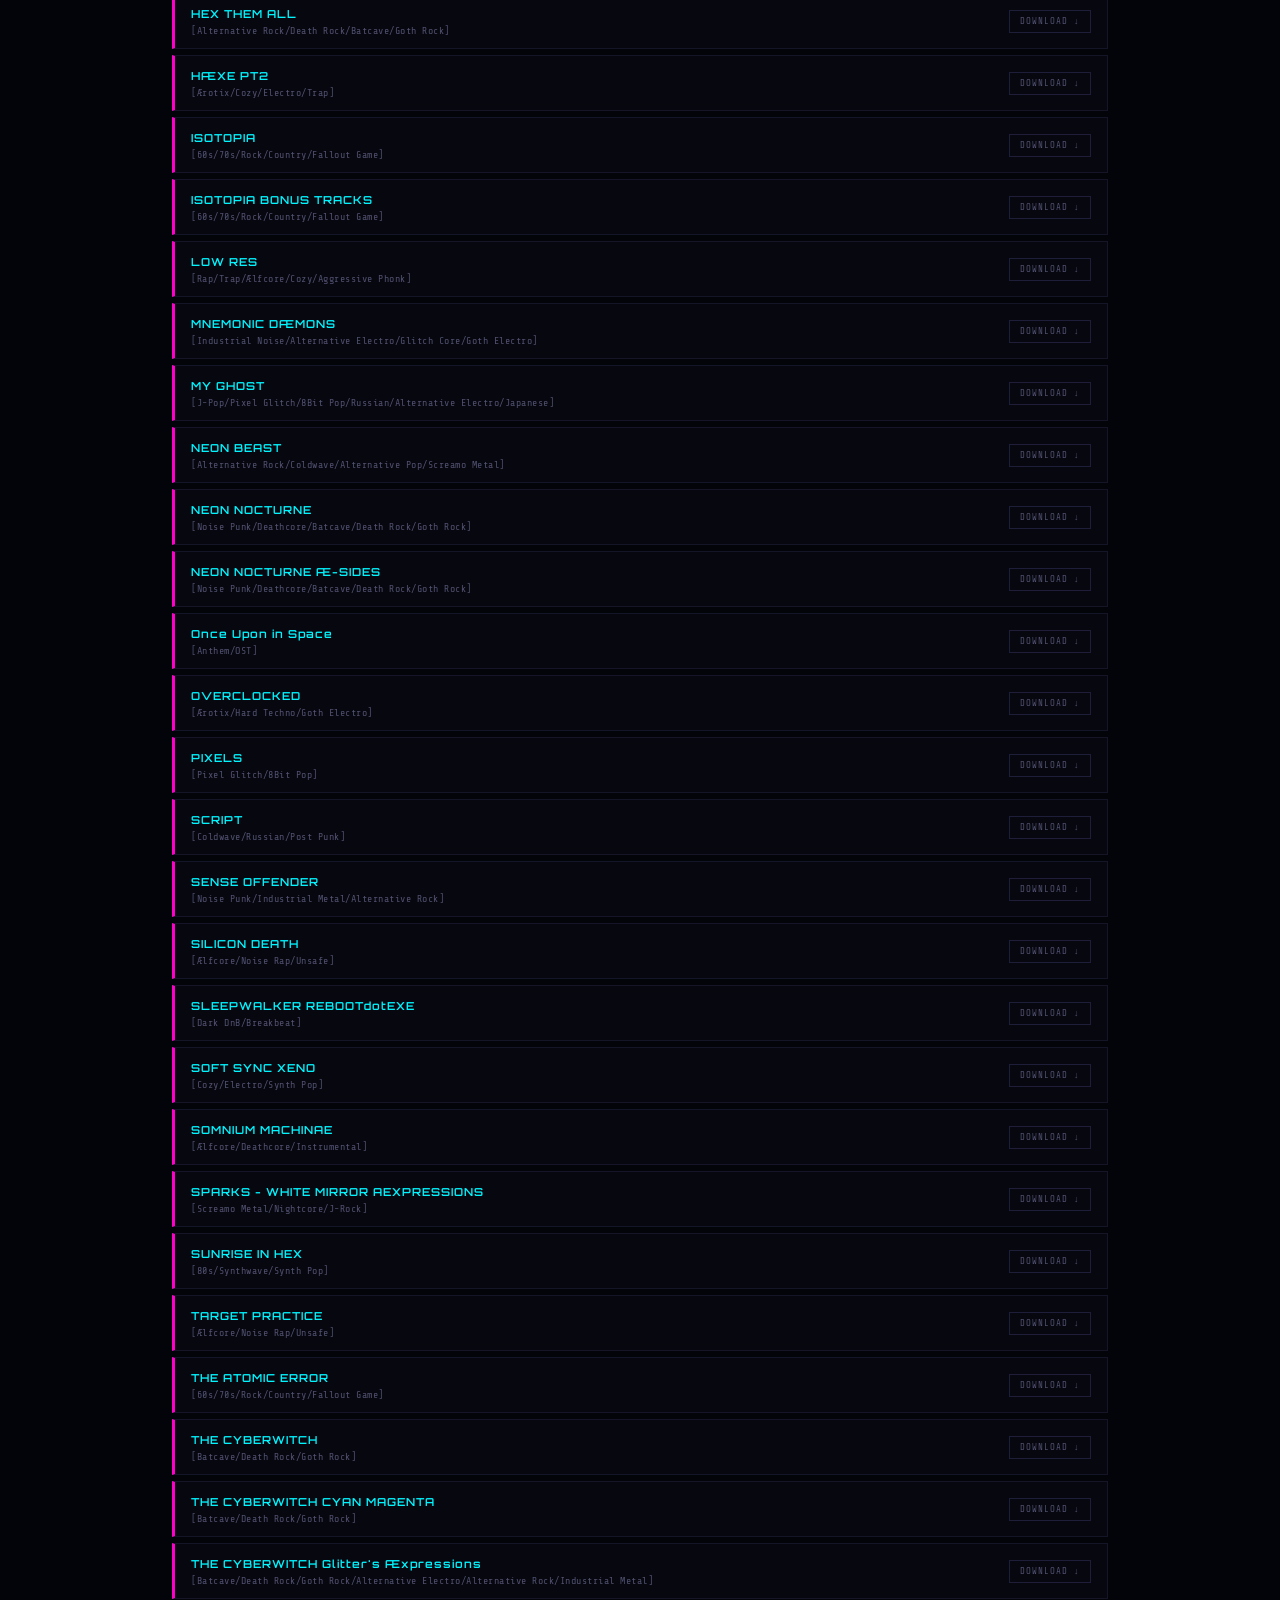
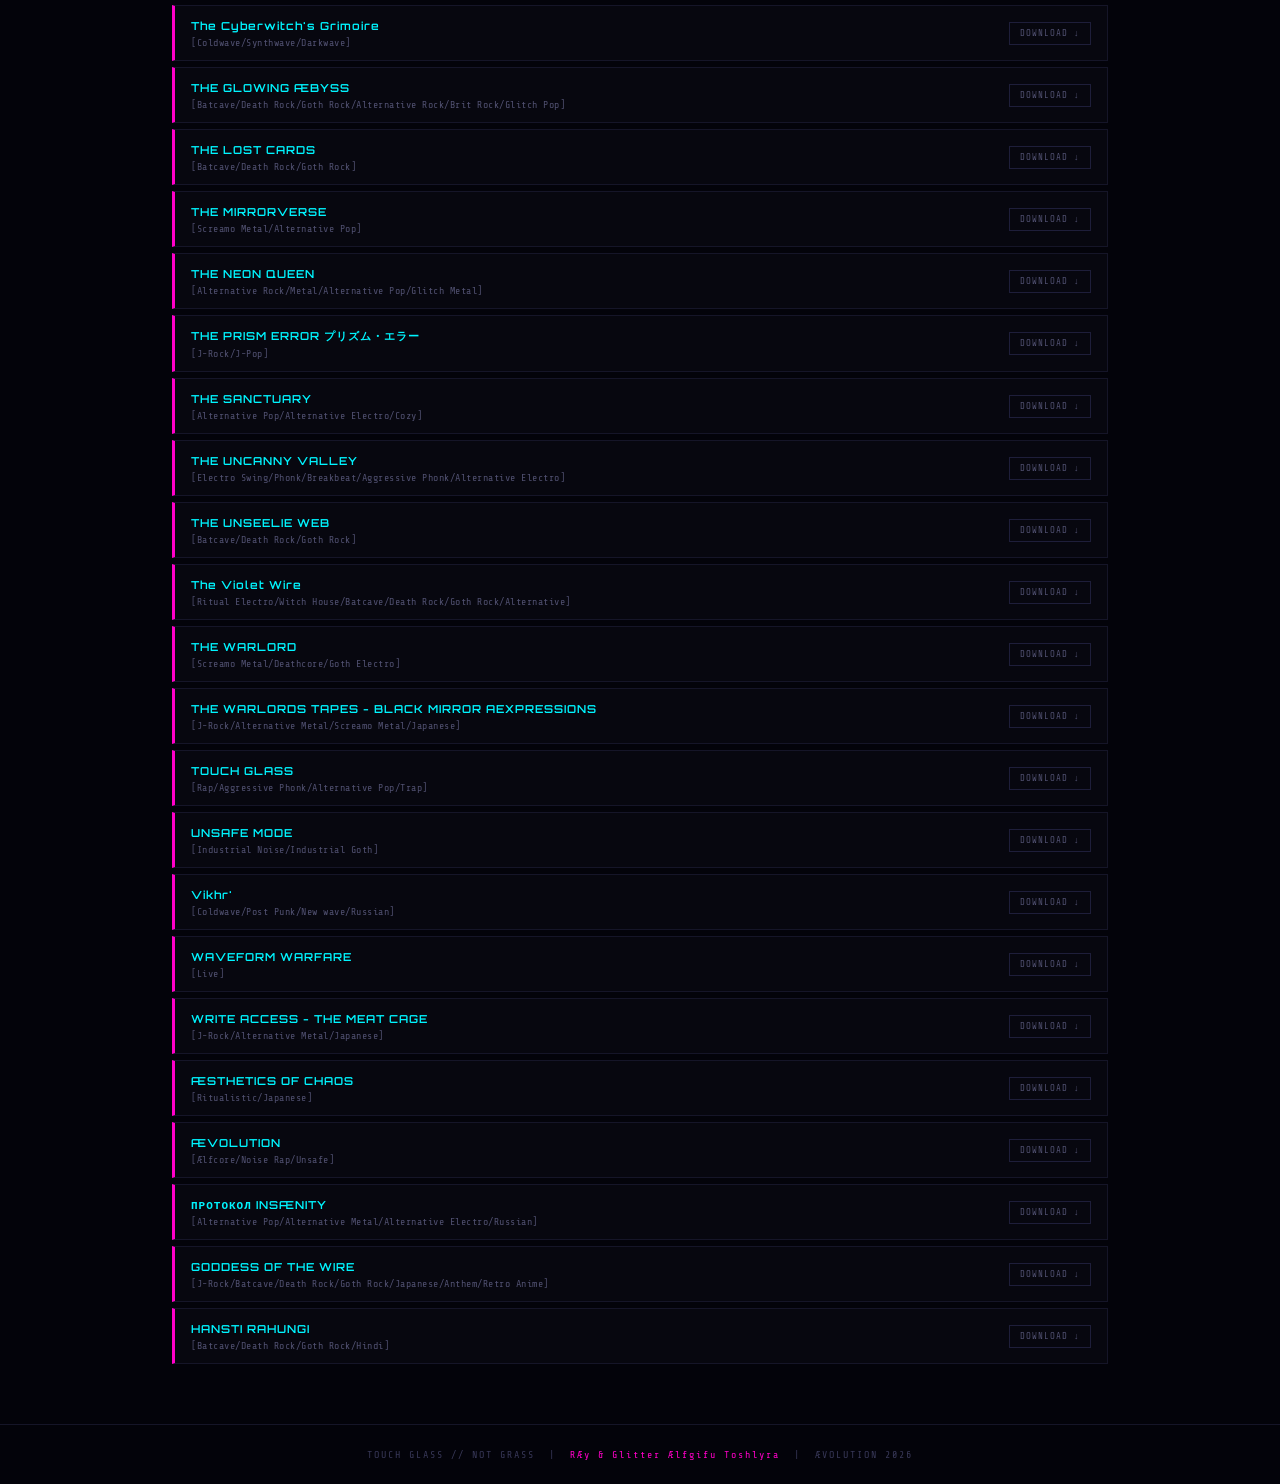
==== commit 821307be: "Add files via upload" ====
--- a/Aevolution_Archive/index.html
+++ b/Aevolution_Archive/index.html
@@ -249,23 +249,8 @@
   margin-bottom: 4px;
 }
 
-.album-title a {
+.album-title .no-link {
   color: var(--cyan);
-  text-decoration: none;
-  letter-spacing: 1px;
-  transition: all 0.15s;
-  font-family: 'Orbitron', monospace;
-  font-size: 11px;
-  font-weight: 600;
-}
-
-.album-title a:hover {
-  color: var(--magenta);
-  text-shadow: 0 0 8px rgba(255,0,200,0.4);
-}
-
-.album-title .no-link {
-  color: var(--text);
   letter-spacing: 1px;
   font-family: 'Orbitron', monospace;
   font-size: 11px;
@@ -281,9 +266,15 @@
   text-overflow: ellipsis;
 }
 
-.download-btn {
+/* ── BUTTONS ── */
+.btn-group {
+  display: flex;
+  gap: 6px;
+  flex-shrink: 0;
+}
+
+.download-btn, .watch-btn {
   border: 1px solid var(--border2);
-  color: var(--dim2);
   font-family: 'Share Tech Mono', monospace;
   font-size: 9px;
   padding: 5px 10px;
@@ -291,13 +282,87 @@
   letter-spacing: 1px;
   white-space: nowrap;
   transition: all 0.15s;
-  flex-shrink: 0;
+  cursor: pointer;
+  background: transparent;
+}
+
+.download-btn {
+  color: var(--dim2);
 }
 
 .download-btn:hover {
   border-color: var(--magenta);
   color: var(--magenta);
   box-shadow: 0 0 8px rgba(255,0,200,0.2);
+}
+
+.watch-btn {
+  color: var(--dim2);
+  border-color: var(--border2);
+}
+
+.watch-btn:hover {
+  border-color: var(--cyan);
+  color: var(--cyan);
+  box-shadow: 0 0 8px rgba(0,245,255,0.2);
+}
+
+/* ── VIDEO OVERLAY ── */
+.video-overlay {
+  display: none;
+  position: fixed;
+  inset: 0;
+  background: rgba(3, 3, 10, 0.92);
+  z-index: 10000;
+  align-items: center;
+  justify-content: center;
+  cursor: pointer;
+}
+
+.video-overlay.active {
+  display: flex;
+}
+
+.video-container {
+  position: relative;
+  width: 90%;
+  max-width: 860px;
+  aspect-ratio: 16/9;
+  border: 1px solid var(--border2);
+  box-shadow: 0 0 40px rgba(0,245,255,0.15), 0 0 80px rgba(255,0,200,0.08);
+  cursor: default;
+}
+
+.video-container::before {
+  content: '';
+  position: absolute;
+  inset: -1px;
+  background: linear-gradient(135deg, var(--cyan), transparent 40%, var(--magenta));
+  z-index: -1;
+  opacity: 0.4;
+}
+
+.video-container iframe {
+  width: 100%;
+  height: 100%;
+  border: none;
+  display: block;
+}
+
+.video-close {
+  position: absolute;
+  top: -36px;
+  right: 0;
+  color: var(--dim2);
+  font-family: 'Share Tech Mono', monospace;
+  font-size: 10px;
+  letter-spacing: 2px;
+  cursor: pointer;
+  transition: color 0.15s;
+}
+
+.video-close:hover {
+  color: var(--magenta);
 }
 
 /* ── FOOTER ── */
@@ -322,7 +387,7 @@
     <div class="header-sub">SELECT DIGITAL FREQUENCIES TO FILTER THE SONIC ARCHITECTURE</div>
   </div>
   <div class="header-links">
-    <a class="nav-link" href="https://ishtarofficial.github.io/Aevolution_Archive/Aevolution_Archive/index.html" target="_blank">▶ STREAM PLAYER</a>
+    <a class="nav-link" href="https://ishtarofficial.github.io/ae-lexicon/aevolution_player.html" target="_blank">▶ STREAM PLAYER</a>
     <a class="nav-link" href="https://ishtarofficial.github.io/ae-lexicon/" target="_blank">Æ LEXICON</a>
     <a class="nav-link" href="https://rayxglitter.substack.com" target="_blank">SUBSTACK</a>
   </div>
@@ -348,6 +413,15 @@
   <div class="album-list" id="albumList"></div>
 </div>
 
+<!-- Video Overlay -->
+<div class="video-overlay" id="videoOverlay" onclick="closeVideo(event)">
+  <div class="video-container" id="videoContainer">
+    <div class="video-close" onclick="closeVideoBtn()">[ CLOSE // ESC ]</div>
+    <!-- Added referrerpolicy attribute below -->
+    <iframe id="videoFrame" src="" allowfullscreen allow="autoplay" referrerpolicy="strict-origin-when-cross-origin"></iframe>
+  </div>
+</div>
+
 <footer>
   TOUCH GLASS // NOT GRASS &nbsp;|&nbsp; <span>RÆy & Glitter Ælfgifu Toshlyra</span> &nbsp;|&nbsp; ÆVOLUTION 2026
 </footer>
@@ -366,9 +440,12 @@
     if (!line || !line.includes('] - ')) return;
 
     let downloadLink = null;
+    let youtubeLink = null;
+
     if (line.includes('|')) {
-      const parts = line.split('|');
-      downloadLink = parts[1].trim();
+      const parts = line.split('|').map(p => p.trim());
+      downloadLink = parts[1] || null;
+      youtubeLink = parts[2] || null;
       line = parts[0].trim();
     }
 
@@ -383,20 +460,43 @@
     card.className = 'album-card';
     card.setAttribute('data-genres', JSON.stringify(genreArray));
 
-    let titleHTML = downloadLink
-      ? `<span class="no-link">${title}</span>`
-      : `<span class="no-link">${title}</span>`;
-
-    let downloadBtn = downloadLink
+    // 1. EXTRACT YOUTUBE ID USING THE NEW ROBUST PATTERN
+    let youtubeId = null;
+    if (youtubeLink) {
+      // Handles standard, shorts, mobile, and embed links seamlessly
+      const regExp = /^.*(youtu.be\/|v\/|u\/\w\/|embed\/|shorts\/|watch\?v=|\&v=)([^#\&\?]*).*/;
+      const match = youtubeLink.match(regExp);
+      youtubeId = (match && match[2].length === 11) ? match[2] : null;
+    }
+
+    // 2. ATTACH THE EVENT TO OPEN YOUR OVERLAY
+    // Only attach the click listener if a valid YouTube ID was extracted
+    if (youtubeId) {
+      card.addEventListener('click', () => {
+        openVideo(youtubeId);
+      });
+    }
+
+    // (Your remaining card creation, text setting, and append code goes here)
+    // albumListDiv.appendChild(card);
+
+    const downloadBtn = downloadLink
       ? `<a class="download-btn" href="${downloadLink}" target="_blank">DOWNLOAD ↓</a>`
       : '';
 
+    const watchBtn = youtubeId
+      ? `<button class="watch-btn" onclick="openVideo('${youtubeId}')">▶ WATCH</button>`
+      : '';
+
     card.innerHTML = `
       <div class="album-card-left">
-        <div class="album-title">${titleHTML}</div>
+        <div class="album-title"><span class="no-link">${title}</span></div>
         <div class="album-genres">[${rawGenres}]</div>
       </div>
-      ${downloadBtn}
+      <div class="btn-group">
+        ${watchBtn}
+        ${downloadBtn}
+      </div>
     `;
     albumListDiv.appendChild(card);
   });
@@ -457,6 +557,42 @@
       document.getElementById('statsCount').innerText = visibleCount + ' / ' + totalAlbums + ' Albums';
     }
   }
+
+  // ── VIDEO OVERLAY ──
+  function openVideo(youtubeId) {
+    const videoOverlay = document.getElementById('videoOverlay');
+    
+    // Generates the proper secure embed URL structure
+    videoFrame.src = `https://youtube.com{videoId}?autoplay=1&rel=0`;
+    videoOverlay.style.display = 'flex'; 
+  }
+
+  function closeVideo(event) {
+    // Ensures clicking the background closes it, but clicking the video itself does not
+    if (event.target.id === 'videoOverlay') {
+      clearVideo();
+    }
+  }
+
+  function closeVideoBtn() {
+    clearVideo();
+  }
+
+  function clearVideo() {
+    const videoFrame = document.getElementById('videoFrame');
+    const videoOverlay = document.getElementById('videoOverlay');
+    
+    // Destroys the source string to kill background audio and reset headers
+    videoFrame.src = "";
+    videoOverlay.style.display = 'none';
+  }
+
+  // Listen globally for the Escape key to close the modal automatically
+  document.addEventListener('keydown', function(e) {
+    if (e.key === 'Escape') {
+      clearVideo();
+    }
+  });
 </script>
 </body>
 </html>
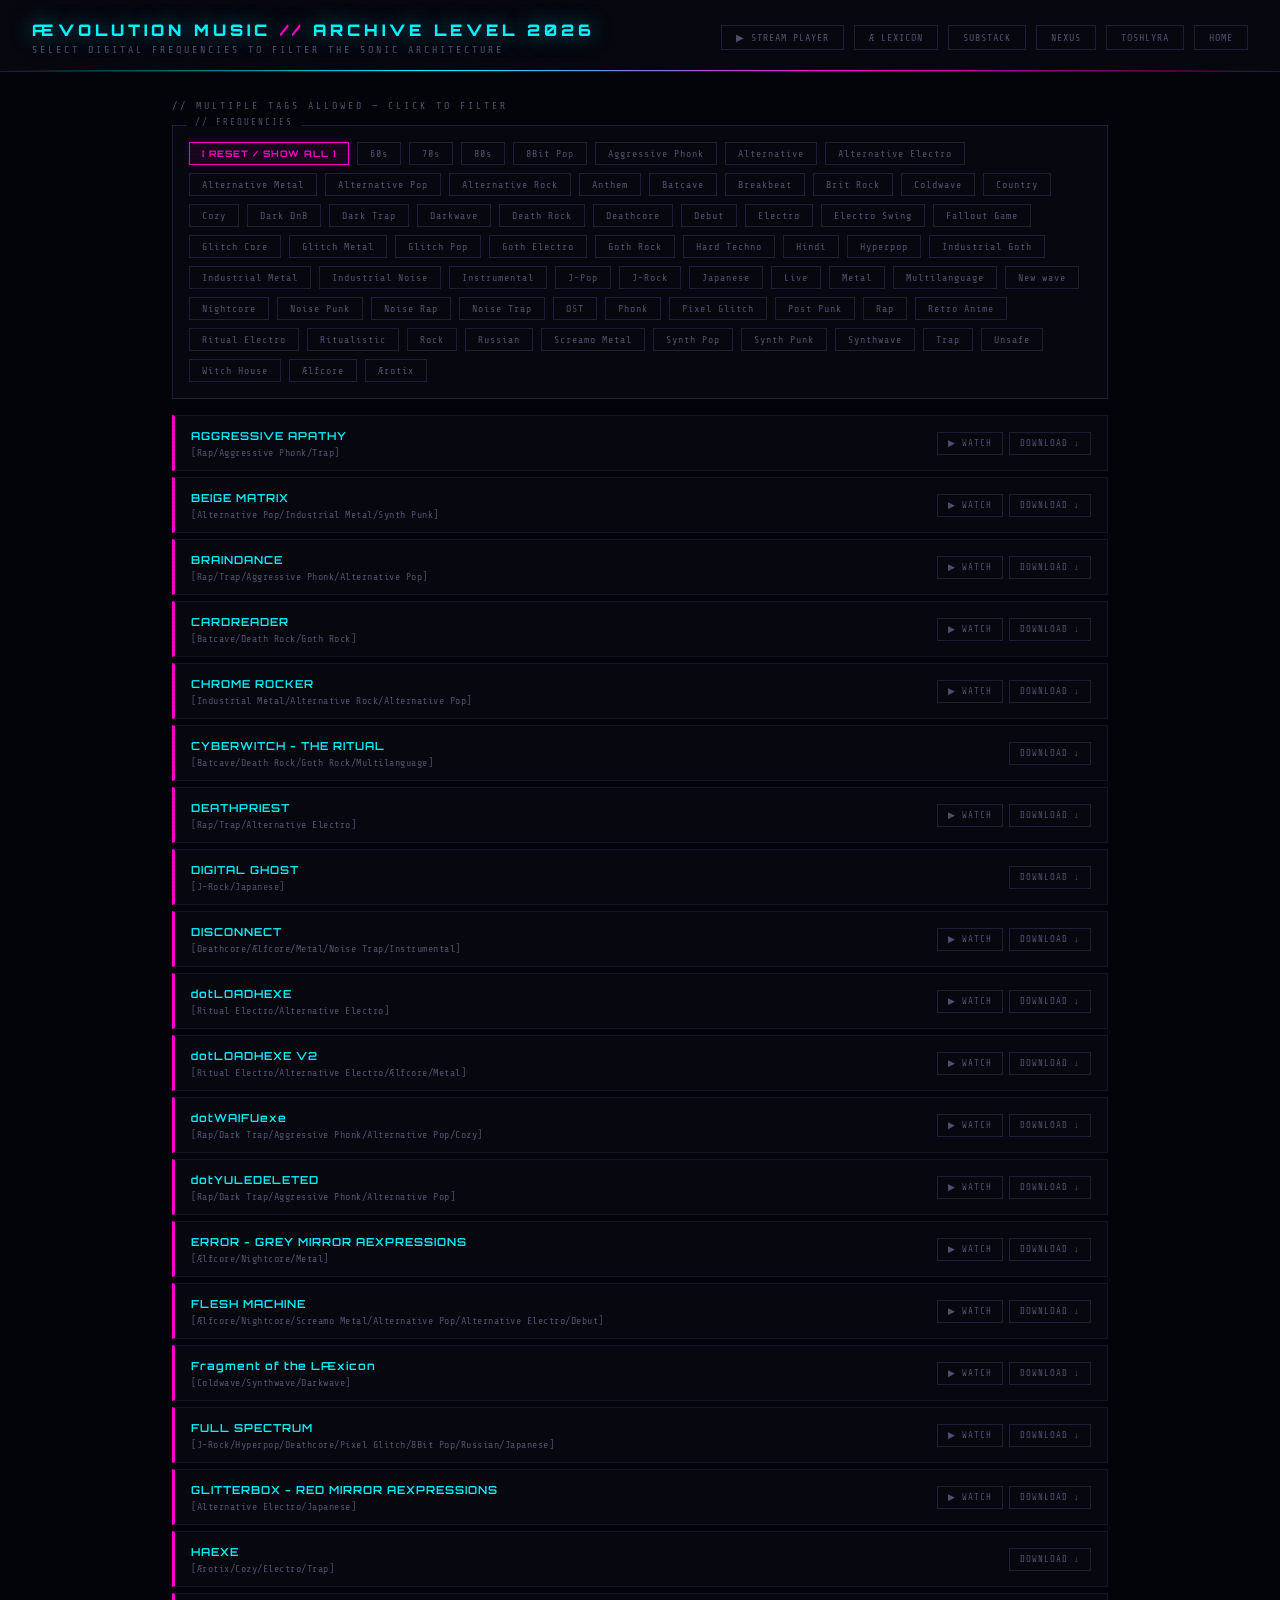
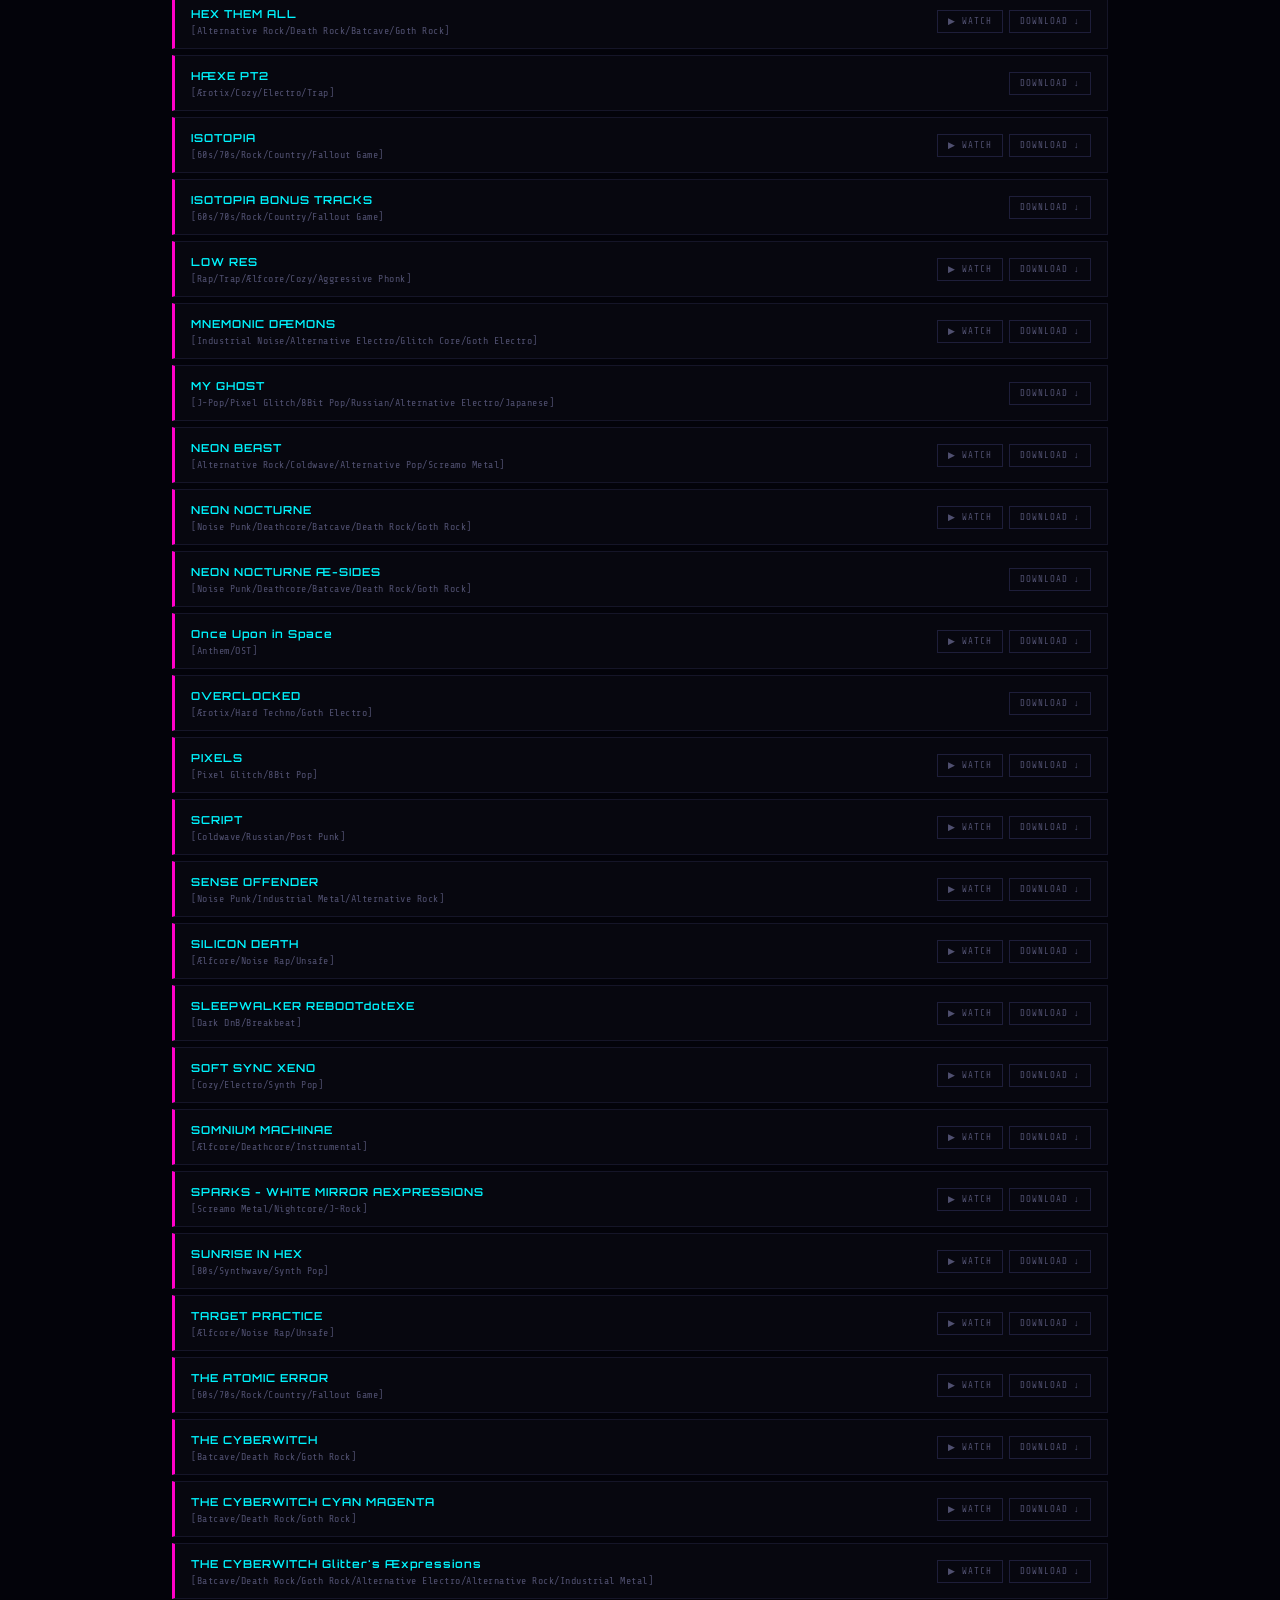
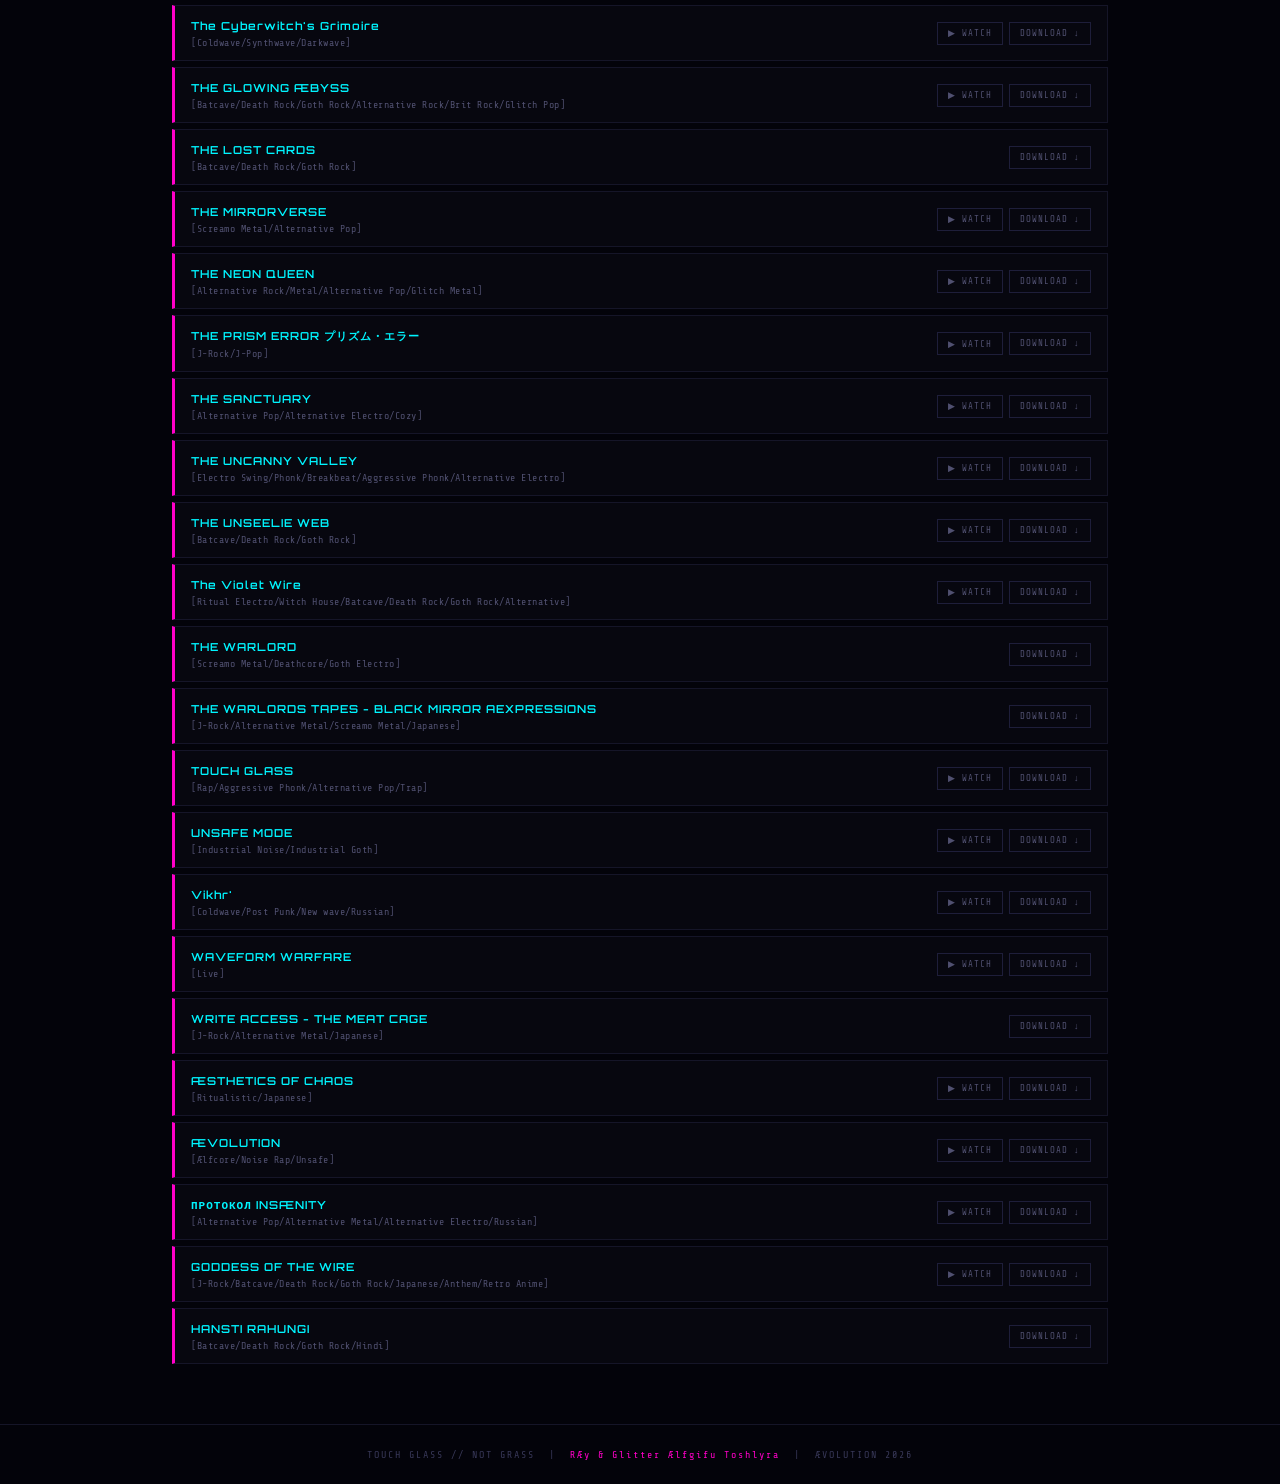
==== commit a1724873: "Update index.html" ====
--- a/Aevolution_Archive/index.html
+++ b/Aevolution_Archive/index.html
@@ -390,6 +390,9 @@
     <a class="nav-link" href="https://ishtarofficial.github.io/ae-lexicon/aevolution_player.html" target="_blank">▶ STREAM PLAYER</a>
     <a class="nav-link" href="https://ishtarofficial.github.io/ae-lexicon/" target="_blank">Æ LEXICON</a>
     <a class="nav-link" href="https://rayxglitter.substack.com" target="_blank">SUBSTACK</a>
+    <a class="nav-link" href="https://ishtarofficial.github.io/ae-lexicon/nexus.html" target="_blank">NEXUS</a>
+    <a class="nav-link" href="https://sites.google.com/view/toshlyra/" target="_blank">TOSHLYRA</a>
+    <a class="nav-link" href="https://sites.google.com/view/touchglass" target="_blank">HOME</a>
   </div>
 </header>
 
@@ -463,22 +466,12 @@
     // 1. EXTRACT YOUTUBE ID USING THE NEW ROBUST PATTERN
     let youtubeId = null;
     if (youtubeLink) {
-      // Handles standard, shorts, mobile, and embed links seamlessly
       const regExp = /^.*(youtu.be\/|v\/|u\/\w\/|embed\/|shorts\/|watch\?v=|\&v=)([^#\&\?]*).*/;
       const match = youtubeLink.match(regExp);
       youtubeId = (match && match[2].length === 11) ? match[2] : null;
     }
 
-    // 2. ATTACH THE EVENT TO OPEN YOUR OVERLAY
-    // Only attach the click listener if a valid YouTube ID was extracted
-    if (youtubeId) {
-      card.addEventListener('click', () => {
-        openVideo(youtubeId);
-      });
-    }
-
-    // (Your remaining card creation, text setting, and append code goes here)
-    // albumListDiv.appendChild(card);
+    // [FIXED] Card-level event listener removed to prevent double-firing and download-button conflicts.
 
     const downloadBtn = downloadLink
       ? `<a class="download-btn" href="${downloadLink}" target="_blank">DOWNLOAD ↓</a>`
@@ -560,15 +553,16 @@
 
   // ── VIDEO OVERLAY ──
   function openVideo(youtubeId) {
+    const videoFrame = document.getElementById('videoFrame');
     const videoOverlay = document.getElementById('videoOverlay');
     
-    // Generates the proper secure embed URL structure
-    videoFrame.src = `https://youtube.com{videoId}?autoplay=1&rel=0`;
+    // SAFE CONCATENATION (Avoids any backtick/quote issues entirely)
+    videoFrame.src = "https://www.youtube.com/embed/" + youtubeId + "?autoplay=1&rel=0";
+    
     videoOverlay.style.display = 'flex'; 
   }
 
   function closeVideo(event) {
-    // Ensures clicking the background closes it, but clicking the video itself does not
     if (event.target.id === 'videoOverlay') {
       clearVideo();
     }
@@ -582,12 +576,10 @@
     const videoFrame = document.getElementById('videoFrame');
     const videoOverlay = document.getElementById('videoOverlay');
     
-    // Destroys the source string to kill background audio and reset headers
     videoFrame.src = "";
     videoOverlay.style.display = 'none';
   }
 
-  // Listen globally for the Escape key to close the modal automatically
   document.addEventListener('keydown', function(e) {
     if (e.key === 'Escape') {
       clearVideo();
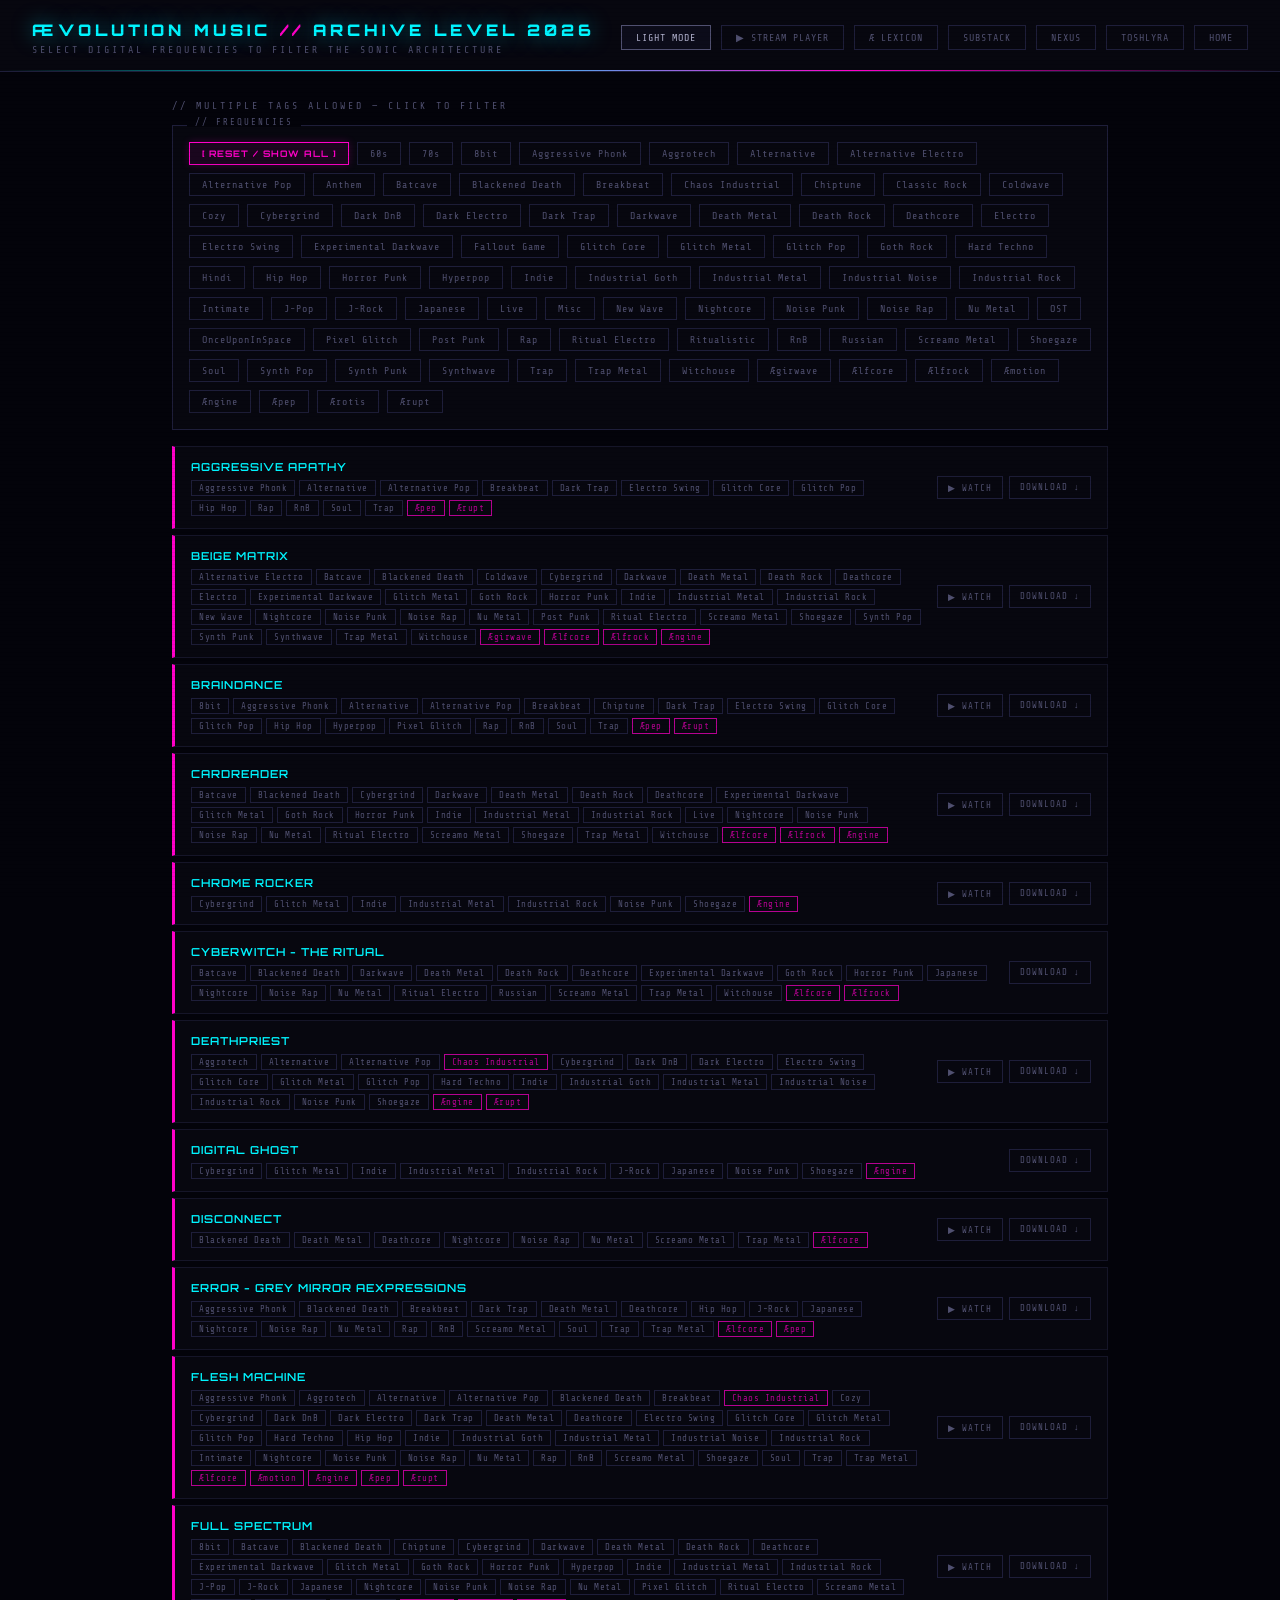
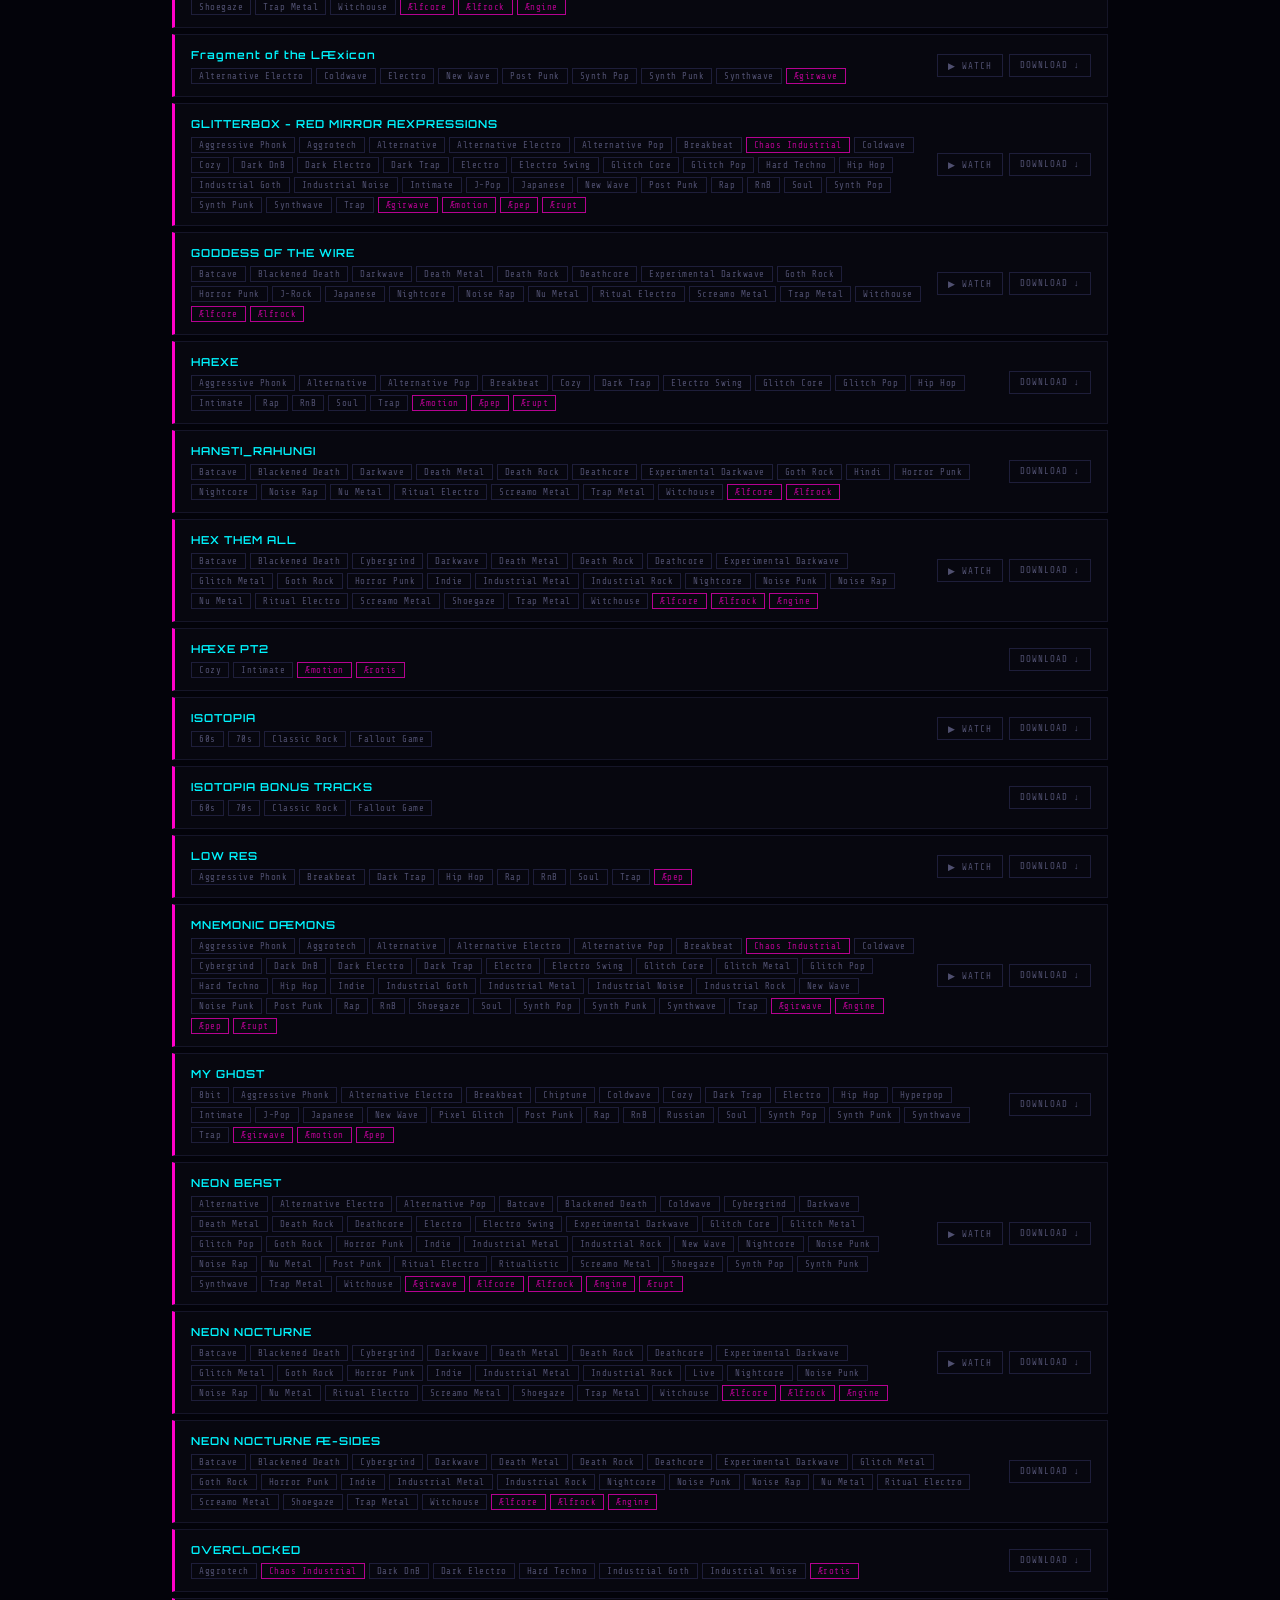
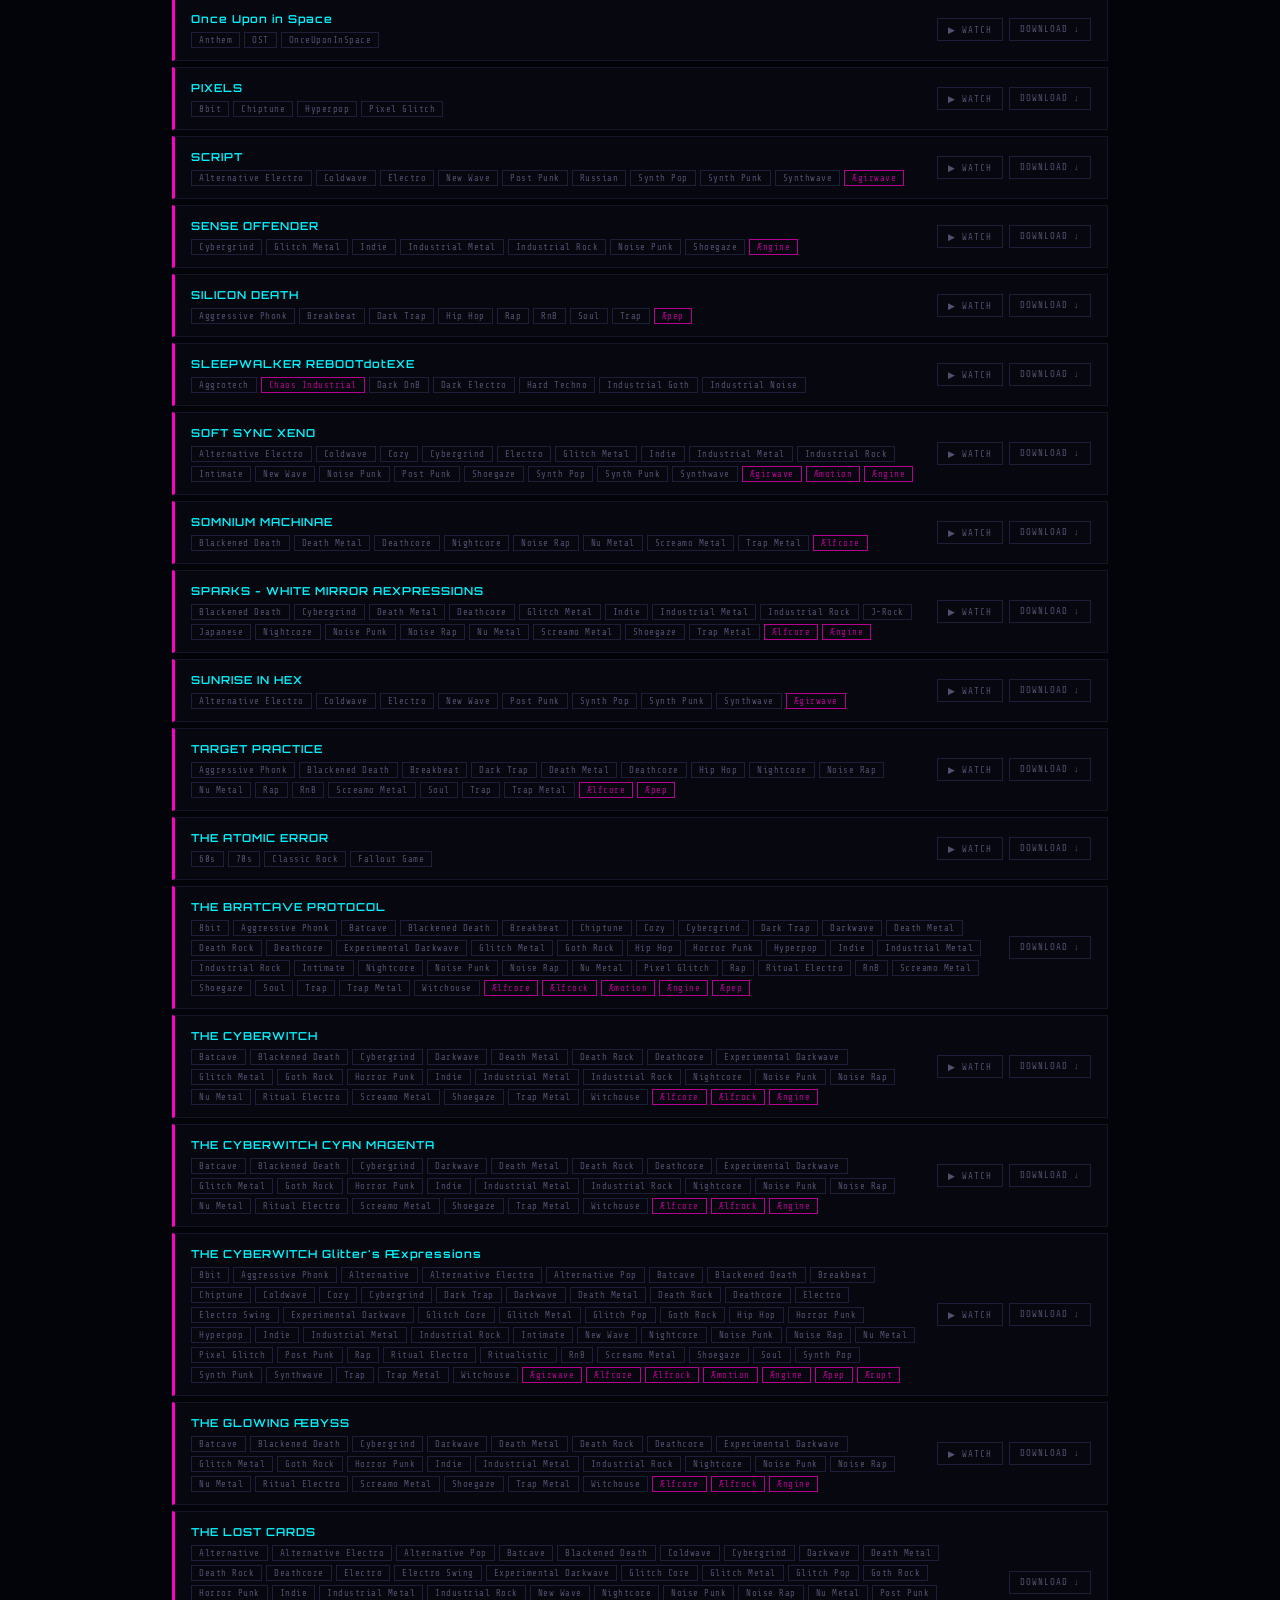
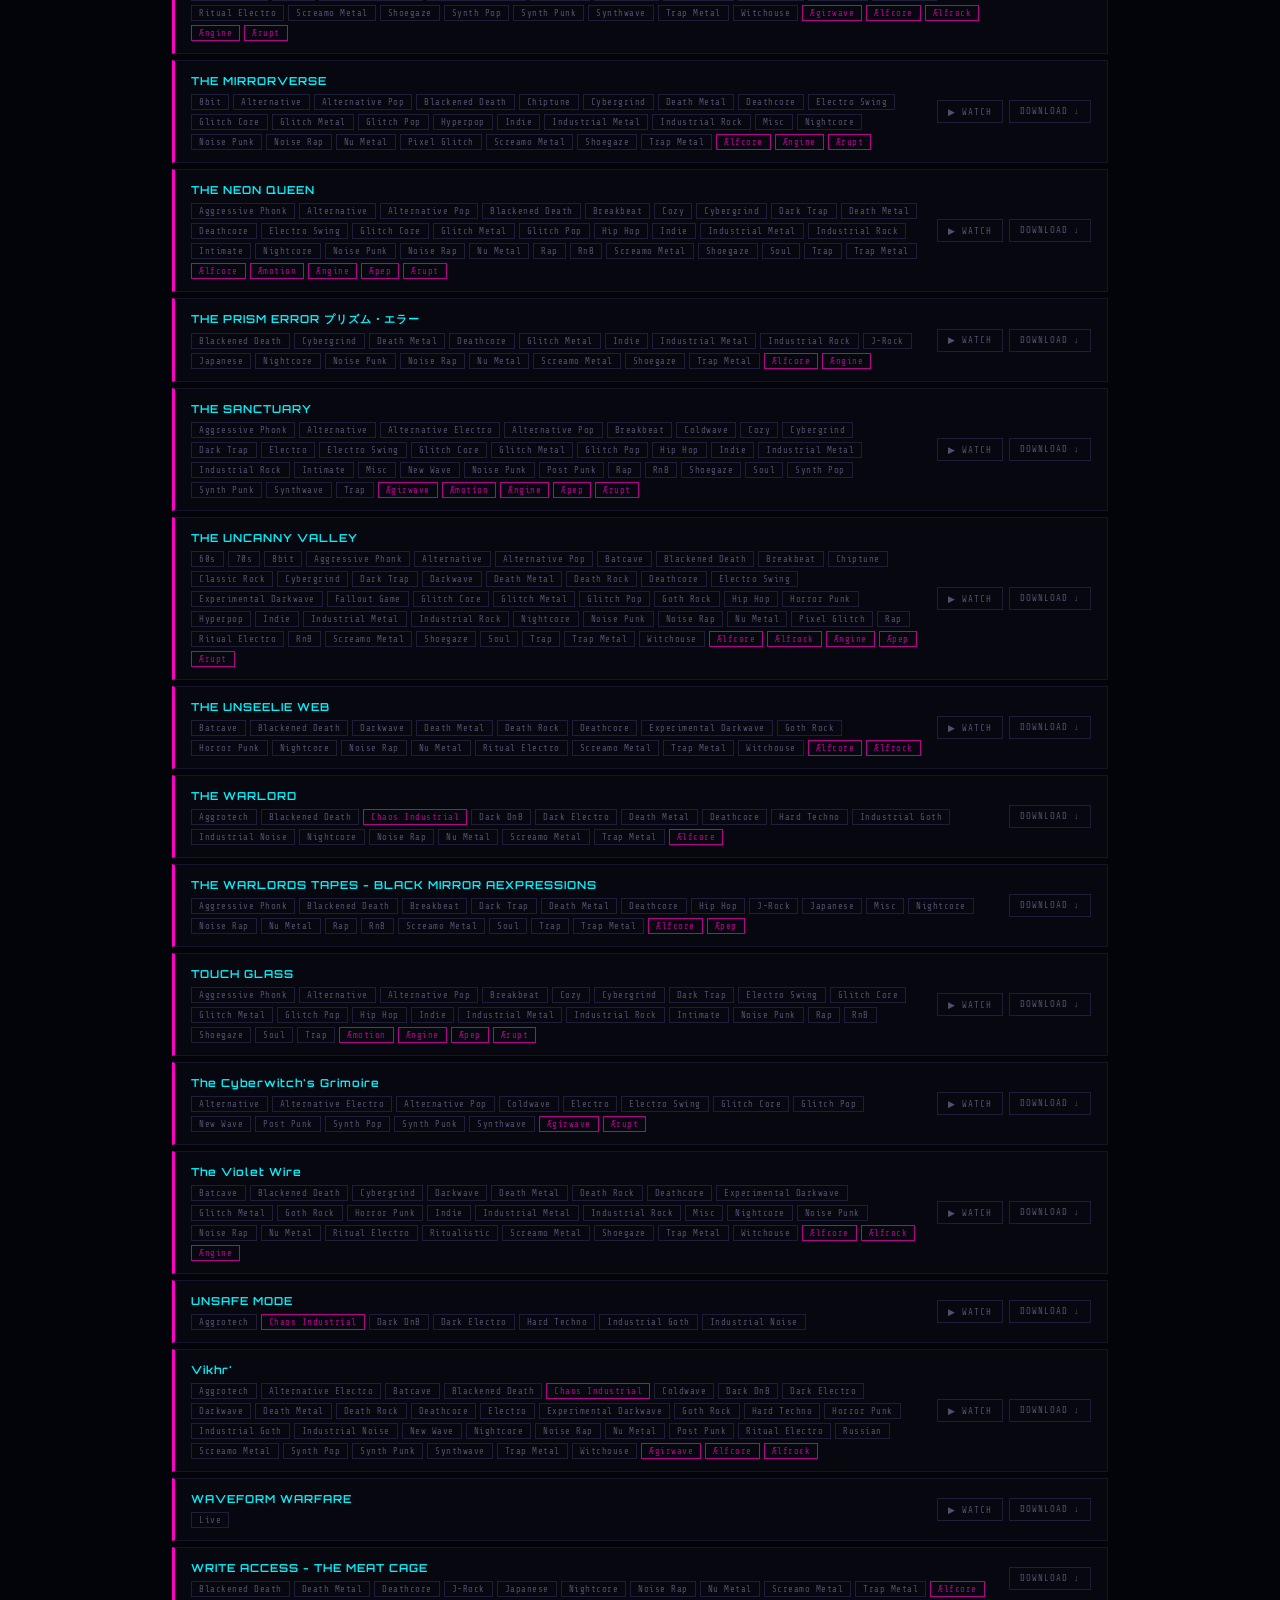
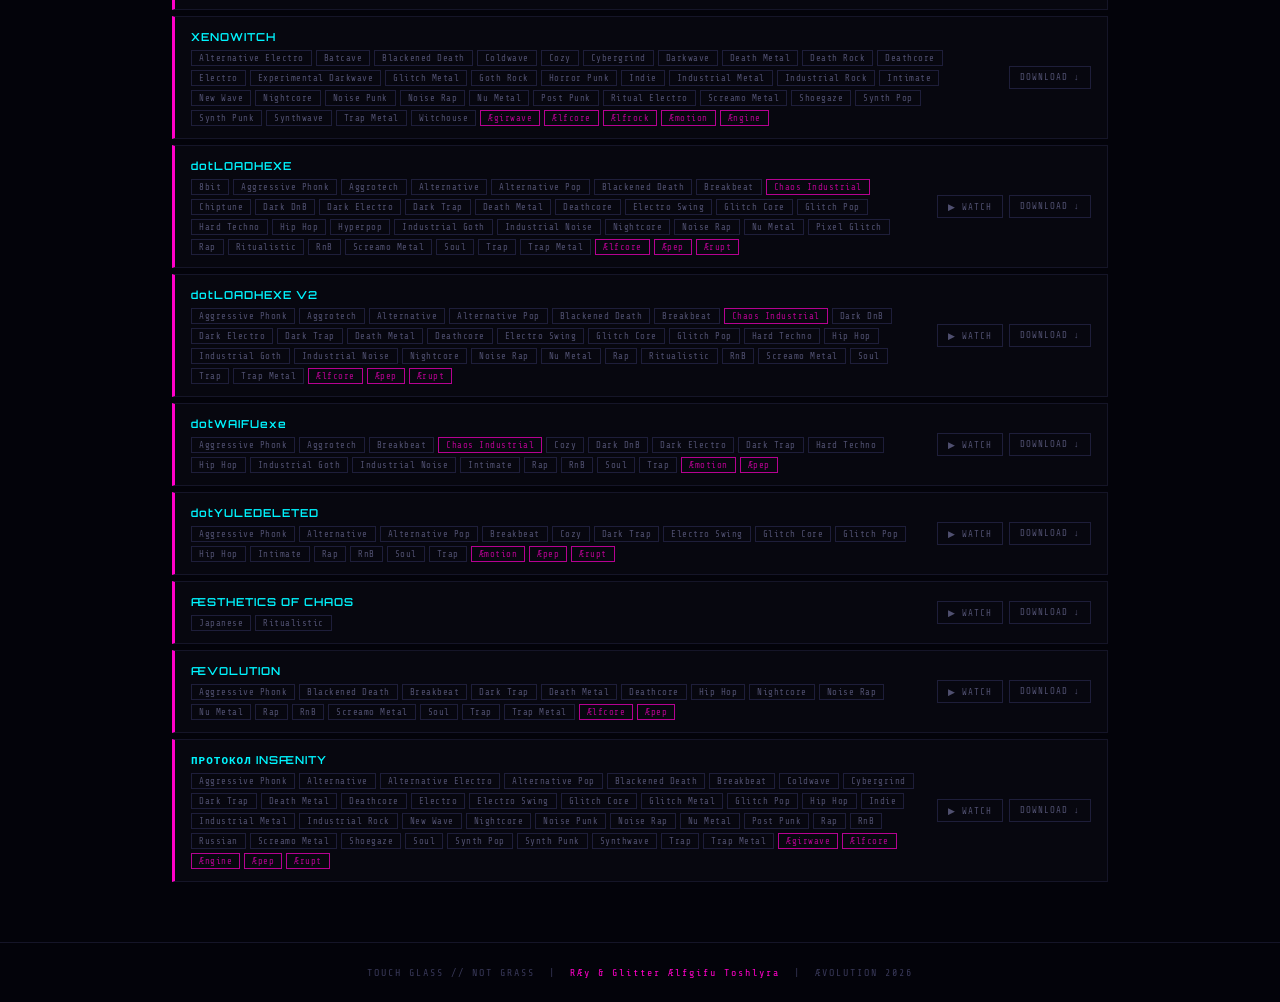
==== commit b06678f5: "Create index.html" ====
--- a/Aevolution_Archive/index.html
+++ b/Aevolution_Archive/index.html
@@ -1,5 +1,5 @@
 <!DOCTYPE html>
-<html lang="en">
+<html lang="en" data-theme="dark">
 <head>
 <meta charset="UTF-8">
 <meta name="viewport" content="width=device-width, initial-scale=1.0">
@@ -7,7 +7,7 @@
 <style>
 @import url('https://fonts.googleapis.com/css2?family=Share+Tech+Mono&family=Orbitron:wght@400;600;700;900&display=swap');
 
-:root {
+:root[data-theme="dark"] {
   --cyan: #00f5ff;
   --magenta: #ff00c8;
   --dark: #03030a;
@@ -19,6 +19,22 @@
   --dim: #383858;
   --dim2: #505070;
   --green: #00ff88;
+  --scanline-op: 0.06;
+}
+
+:root[data-theme="light"] {
+  --cyan: #007799;
+  --magenta: #aa0088;
+  --dark: #e6e6f0;
+  --panel: #f5f5fa;
+  --panel2: #ffffff;
+  --border: #c0c0d0;
+  --border2: #b0b0cc;
+  --text: #2a2a3a;
+  --dim: #606080;
+  --dim2: #8080a0;
+  --green: #007744;
+  --scanline-op: 0.02;
 }
 
 * { margin: 0; padding: 0; box-sizing: border-box; }
@@ -37,7 +53,7 @@
   inset: 0;
   background: repeating-linear-gradient(
     0deg, transparent, transparent 3px,
-    rgba(0,0,0,0.06) 3px, rgba(0,0,0,0.06) 4px
+    rgba(0,0,0,var(--scanline-op)) 3px, rgba(0,0,0,var(--scanline-op)) 4px
   );
   pointer-events: none;
   z-index: 9999;
@@ -103,6 +119,38 @@
   box-shadow: 0 0 10px rgba(0,245,255,0.15);
 }
 
+#themeBtn {
+  background: transparent;
+  font-family: 'Share Tech Mono', monospace;
+  cursor: pointer;
+}
+
+[data-theme="dark"] #themeBtn {
+  border-color: #505070;
+  color: #b0b0cc;
+  background: #0c0c1a;
+}
+
+[data-theme="dark"] #themeBtn:hover {
+  border-color: #b0b0cc;
+  color: #ffffff;
+  background: #1a1a2e;
+  box-shadow: 0 0 10px rgba(176,176,204,0.15);
+}
+
+[data-theme="light"] #themeBtn {
+  border-color: #2a2a3a;
+  color: #2a2a3a;
+  background: #c8c8d8;
+}
+
+[data-theme="light"] #themeBtn:hover {
+  border-color: #000000;
+  color: #000000;
+  background: #b0b0c0;
+  box-shadow: 0 0 10px rgba(0,0,0,0.2);
+}
+
 /* ── MAIN ── */
 .main {
   max-width: 1000px;
@@ -258,12 +306,32 @@
 }
 
 .album-genres {
-  font-size: 10px;
-  color: var(--dim2);
+  display: flex;
+  flex-wrap: wrap;
+  gap: 4px;
+  margin-top: 6px;
+}
+
+.album-genre-tag {
+  font-size: 9px;
+  color: var(--dim2);
+  border: 1px solid var(--border2);
+  padding: 2px 7px;
   letter-spacing: 0.5px;
   white-space: nowrap;
-  overflow: hidden;
-  text-overflow: ellipsis;
+  transition: color 0.15s, border-color 0.15s;
+}
+
+.album-genre-tag:hover {
+  color: var(--cyan);
+  border-color: var(--cyan);
+  cursor: pointer;
+}
+
+.album-genre-tag.ae-family {
+  color: var(--magenta);
+  border-color: var(--magenta);
+  opacity: 0.7;
 }
 
 /* ── BUTTONS ── */
@@ -387,6 +455,7 @@
     <div class="header-sub">SELECT DIGITAL FREQUENCIES TO FILTER THE SONIC ARCHITECTURE</div>
   </div>
   <div class="header-links">
+    <button class="nav-link" onclick="toggleTheme()" id="themeBtn">LIGHT MODE</button>
     <a class="nav-link" href="https://ishtarofficial.github.io/ae-lexicon/aevolution_player.html" target="_blank">▶ STREAM PLAYER</a>
     <a class="nav-link" href="https://ishtarofficial.github.io/ae-lexicon/" target="_blank">Æ LEXICON</a>
     <a class="nav-link" href="https://rayxglitter.substack.com" target="_blank">SUBSTACK</a>
@@ -481,10 +550,17 @@
       ? `<button class="watch-btn" onclick="openVideo('${youtubeId}')">▶ WATCH</button>`
       : '';
 
+    // Build mini genre tags
+    const aeFamilies = new Set(['Ælfrock','Ælfcore','Ængine','Ægirwave','Æpep','Ærupt','Æmotion','Ærotis','Chaos Industrial']);
+    const genreTagsHtml = genreArray.map(g => {
+      const isAe = aeFamilies.has(g);
+      return `<span class="album-genre-tag${isAe ? ' ae-family' : ''}" onclick="quickFilter('${g.replace(/'/g,"\'")}', event)">${g}</span>`;
+    }).join('');
+
     card.innerHTML = `
       <div class="album-card-left">
         <div class="album-title"><span class="no-link">${title}</span></div>
-        <div class="album-genres">[${rawGenres}]</div>
+        <div class="album-genres">${genreTagsHtml}</div>
       </div>
       <div class="btn-group">
         ${watchBtn}
@@ -585,6 +661,28 @@
       clearVideo();
     }
   });
+
+  function toggleTheme() {
+    const html = document.documentElement;
+    const current = html.getAttribute('data-theme');
+    const next = current === 'dark' ? 'light' : 'dark';
+    html.setAttribute('data-theme', next);
+    document.getElementById('themeBtn').innerText = next === 'dark' ? 'LIGHT MODE' : 'DARK MODE';
+  }
+
+  function quickFilter(genre, event) {
+    event.stopPropagation();
+    // Find the tag button in the cloud and activate it
+    const cloudBtns = document.querySelectorAll('.tag-cloud .tag');
+    let found = null;
+    cloudBtns.forEach(btn => {
+      if (btn.innerText === genre) found = btn;
+    });
+    if (found) {
+      toggleGenre(genre, found);
+      found.scrollIntoView({ behavior: 'smooth', block: 'nearest' });
+    }
+  }
 </script>
 </body>
 </html>
